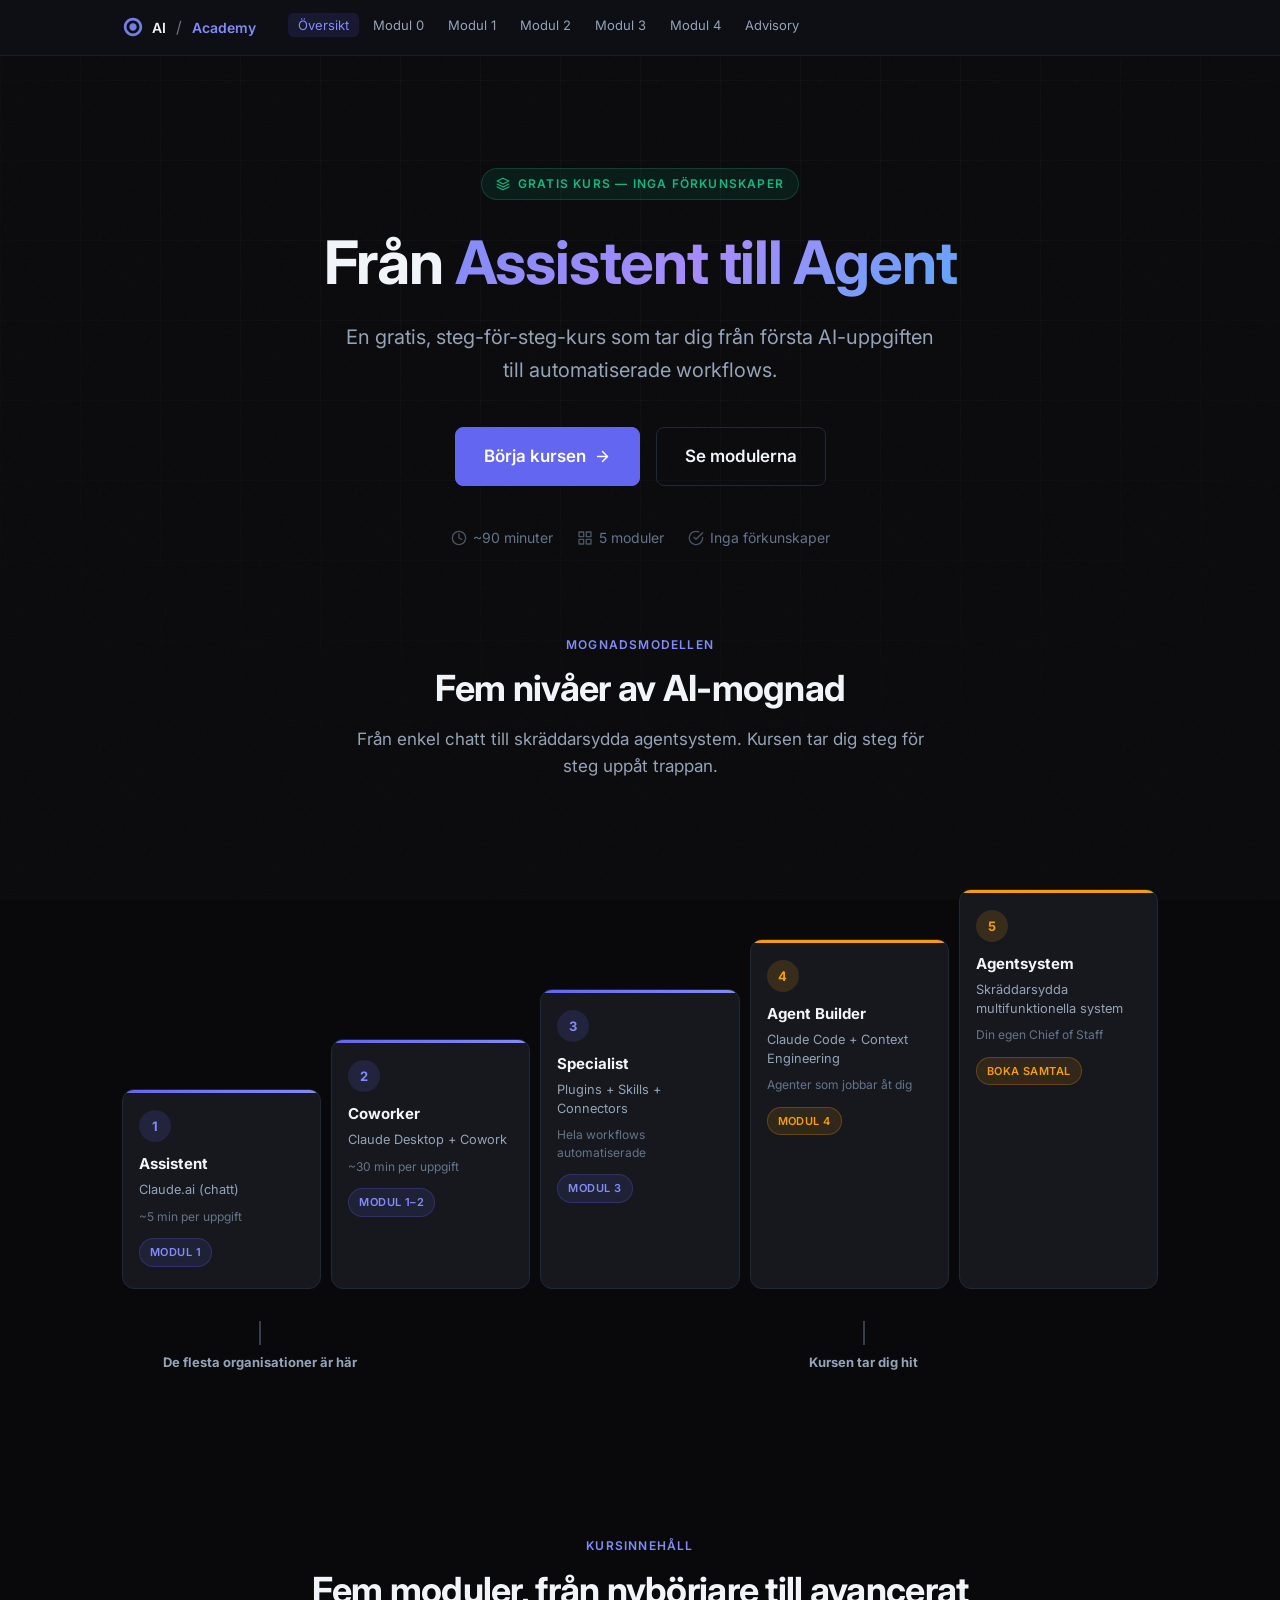
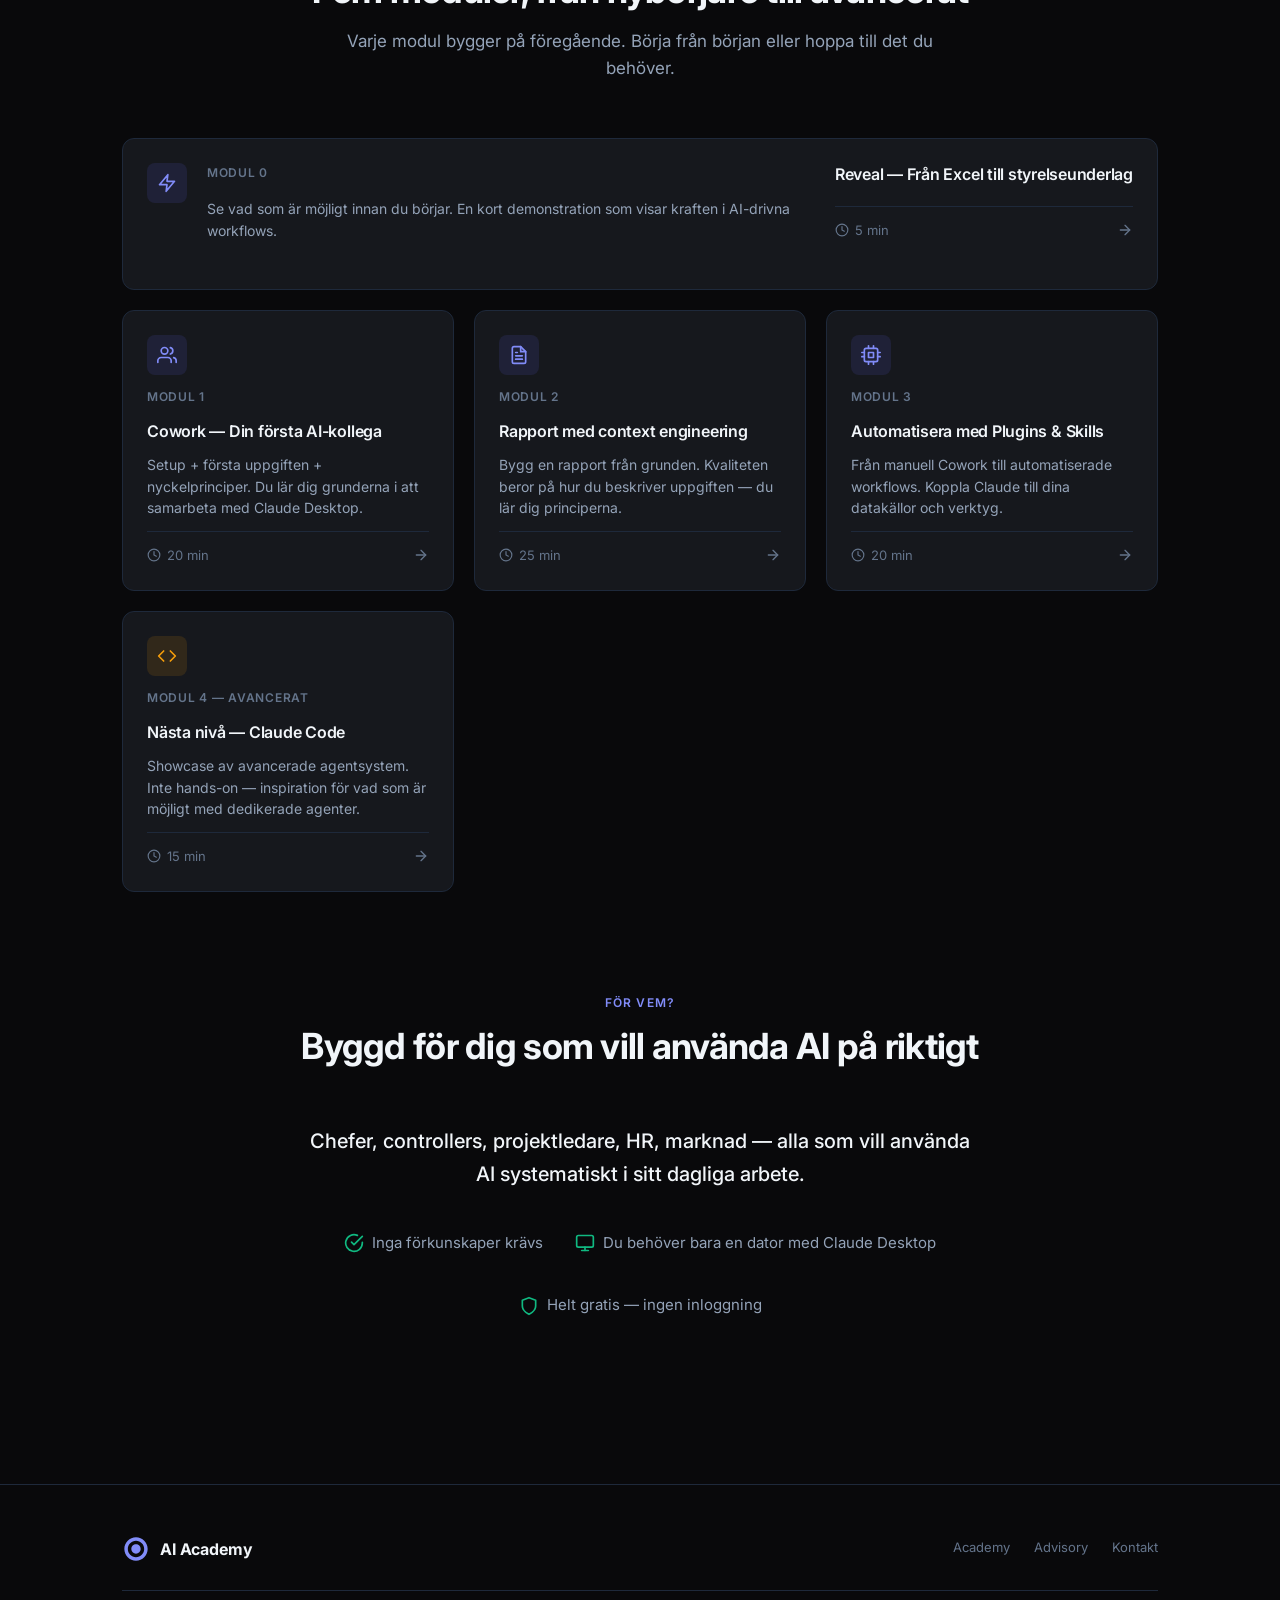
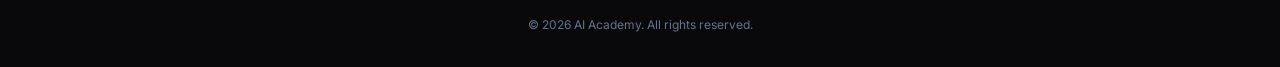
==== index.html @ ea6924f0 "Initial deploy: AI Academy — Claude Desktop training course Brandless version of the Academy trainin" ====
<!DOCTYPE html>
<html lang="sv">
<head>
  <meta charset="UTF-8">
  <meta name="viewport" content="width=device-width, initial-scale=1.0">
  <title>AI Academy — Från Assistent till Agent</title>

  <!-- OG / Social -->
  <meta property="og:title" content="AI Academy — Från Assistent till Agent">
  <meta property="og:description" content="En gratis, steg-för-steg-kurs som tar dig från första AI-uppgiften till automatiserade workflows. 5 moduler, ~90 minuter.">
  <meta property="og:type" content="website">
  <meta property="og:url" content="./">
  <meta property="og:image" content="./og-image.png">
  <meta name="twitter:card" content="summary_large_image">
  <meta name="twitter:title" content="AI Academy — Från Assistent till Agent">
  <meta name="twitter:description" content="En gratis, steg-för-steg-kurs som tar dig från första AI-uppgiften till automatiserade workflows.">
  <meta name="description" content="En gratis, steg-för-steg-kurs som tar dig från första AI-uppgiften till automatiserade workflows. 5 moduler, ~90 minuter, inga förkunskaper.">

  <!-- Fonts -->
  <link rel="preconnect" href="https://fonts.googleapis.com">
  <link rel="preconnect" href="https://fonts.gstatic.com" crossorigin>
  <link href="https://fonts.googleapis.com/css2?family=Inter:wght@400;500;600;700;800&family=JetBrains+Mono:wght@400;500&display=swap" rel="stylesheet">

  <!-- Design system + Academy layer -->
  <link rel="stylesheet" href="css/vitronia-v2.css">
  <link rel="stylesheet" href="css/academy.css">

  <style>
    /* ================================================================
       INDEX PAGE — page-specific styles
       ================================================================ */

    /* --- Hero tweaks --- */
    .hero--index {
      padding-top: 7rem;
      padding-bottom: 5rem;
    }

    .hero__badge {
      display: inline-flex;
      align-items: center;
      gap: 0.5rem;
      font-size: 0.75rem;
      font-weight: 600;
      letter-spacing: 0.1em;
      text-transform: uppercase;
      color: var(--green);
      background: rgba(16, 185, 129, 0.1);
      border: 1px solid rgba(16, 185, 129, 0.25);
      border-radius: 99px;
      padding: 0.3rem 0.875rem;
      margin-bottom: 1.75rem;
    }

    .hero__badge svg {
      width: 14px;
      height: 14px;
    }

    /* --- Section titles --- */
    .section-header {
      text-align: center;
      margin-bottom: 3.5rem;
    }

    .section-header__eyebrow {
      display: inline-block;
      font-size: 0.75rem;
      font-weight: 600;
      letter-spacing: 0.1em;
      text-transform: uppercase;
      color: var(--accent-hover);
      margin-bottom: 0.75rem;
    }

    .section-header__title {
      font-size: clamp(1.5rem, 3.5vw, 2.25rem);
      font-weight: 700;
      line-height: 1.2;
      letter-spacing: -0.02em;
      margin: 0 0 1rem;
      color: var(--text-primary);
    }

    .section-header__subtitle {
      font-size: 1.0625rem;
      color: var(--text-secondary);
      max-width: 600px;
      margin: 0 auto;
      line-height: 1.6;
    }

    /* ================================================================
       MATURITY MODEL — STAIRCASE (the visual centerpiece)
       ================================================================ */
    .maturity-staircase {
      position: relative;
      padding: 2rem 0 4rem;
    }

    .staircase__track {
      display: flex;
      align-items: flex-end;
      gap: 0.625rem;
      position: relative;
      min-height: 420px;
    }

    .staircase__step {
      flex: 1;
      display: flex;
      flex-direction: column;
      background: var(--surface-2);
      border: 1px solid var(--border);
      border-radius: var(--radius-lg);
      padding: 1.25rem 1rem 1.25rem;
      position: relative;
      overflow: hidden;
      transition:
        border-color var(--transition),
        transform var(--transition),
        box-shadow var(--transition);
      cursor: default;
    }

    /* Ascending heights */
    .staircase__step:nth-child(1) { min-height: 200px; }
    .staircase__step:nth-child(2) { min-height: 250px; }
    .staircase__step:nth-child(3) { min-height: 300px; }
    .staircase__step:nth-child(4) { min-height: 350px; }
    .staircase__step:nth-child(5) { min-height: 400px; }

    /* Top accent bar */
    .staircase__step::before {
      content: '';
      position: absolute;
      top: 0; left: 0; right: 0;
      height: 3px;
      background: var(--surface-4);
      transition: background var(--transition);
    }

    .staircase__step:hover {
      border-color: rgba(99, 102, 241, 0.4);
      transform: translateY(-4px);
      box-shadow: 0 12px 40px rgba(99, 102, 241, 0.12);
    }

    .staircase__step:hover::before {
      background: linear-gradient(90deg, var(--accent), var(--accent-hover));
    }

    /* Highlighted (course-covered) levels */
    .staircase__step--covered::before {
      background: linear-gradient(90deg, var(--accent), var(--accent-hover));
    }

    .staircase__step--advanced::before {
      background: linear-gradient(90deg, var(--amber), #f59e0b);
    }

    /* Level number circle */
    .staircase__num {
      width: 32px;
      height: 32px;
      border-radius: 50%;
      background: rgba(99, 102, 241, 0.15);
      color: var(--accent-hover);
      font-size: 0.8125rem;
      font-weight: 700;
      display: flex;
      align-items: center;
      justify-content: center;
      flex-shrink: 0;
      margin-bottom: 0.75rem;
    }

    .staircase__step--advanced .staircase__num {
      background: rgba(245, 158, 11, 0.15);
      color: var(--amber);
    }

    .staircase__name {
      font-size: 0.9375rem;
      font-weight: 700;
      color: var(--text-primary);
      line-height: 1.3;
      margin-bottom: 0.5rem;
    }

    .staircase__tool {
      font-size: 0.8rem;
      color: var(--text-secondary);
      line-height: 1.45;
      margin-bottom: 0.5rem;
      flex: 1;
    }

    .staircase__effect {
      font-size: 0.75rem;
      color: var(--text-tertiary);
      line-height: 1.45;
      margin-bottom: 0.75rem;
    }

    .staircase__badge {
      display: inline-flex;
      align-items: center;
      font-size: 0.6875rem;
      font-weight: 600;
      letter-spacing: 0.04em;
      text-transform: uppercase;
      padding: 0.25rem 0.625rem;
      border-radius: 99px;
      background: rgba(99, 102, 241, 0.12);
      color: var(--accent-hover);
      border: 1px solid rgba(99, 102, 241, 0.25);
      align-self: flex-start;
      margin-top: auto;
    }

    .staircase__badge--amber {
      background: rgba(245, 158, 11, 0.12);
      color: var(--amber);
      border-color: rgba(245, 158, 11, 0.25);
    }

    /* Annotations */
    .staircase__annotations {
      position: relative;
      margin-top: 2rem;
      display: flex;
      justify-content: space-between;
      padding: 0 2%;
    }

    .staircase__annotation {
      display: flex;
      flex-direction: column;
      align-items: center;
      text-align: center;
      max-width: 200px;
    }

    .staircase__annotation-arrow {
      width: 2px;
      height: 24px;
      background: var(--text-tertiary);
      opacity: 0.5;
      margin-bottom: 0.5rem;
    }

    .staircase__annotation-text {
      font-size: 0.8125rem;
      font-weight: 500;
      color: var(--text-tertiary);
      line-height: 1.45;
    }

    .staircase__annotation-text strong {
      color: var(--text-secondary);
    }

    /* Mobile: vertical layout */
    @media (max-width: 767px) {
      .staircase__track {
        flex-direction: column;
        align-items: stretch;
        min-height: auto;
        gap: 0.5rem;
      }

      .staircase__step {
        min-height: auto !important;
        flex-direction: row;
        align-items: flex-start;
        gap: 1rem;
        padding: 1.125rem 1.25rem;
      }

      .staircase__step::before {
        top: 0; left: 0; right: auto; bottom: 0;
        width: 3px; height: auto;
      }

      .staircase__num {
        margin-bottom: 0;
        margin-top: 0.125rem;
      }

      .staircase__body {
        flex: 1;
        display: flex;
        flex-direction: column;
      }

      .staircase__annotations {
        flex-direction: column;
        gap: 1rem;
        padding: 0;
        margin-top: 1.5rem;
      }

      .staircase__annotation {
        flex-direction: row;
        gap: 0.625rem;
        max-width: none;
        text-align: left;
      }

      .staircase__annotation-arrow {
        width: 24px;
        height: 2px;
        margin-bottom: 0;
        flex-shrink: 0;
        align-self: center;
      }
    }

    /* ================================================================
       COURSE OVERVIEW — responsive grid
       ================================================================ */
    .course-grid {
      display: grid;
      grid-template-columns: repeat(auto-fill, minmax(280px, 1fr));
      gap: 1.25rem;
    }

    /* Module 0 spans full width */
    .course-grid .module-card:first-child {
      grid-column: 1 / -1;
    }

    @media (min-width: 768px) {
      .course-grid .module-card:first-child {
        display: grid;
        grid-template-columns: auto 1fr auto;
        grid-template-rows: auto auto 1fr auto;
        column-gap: 1.25rem;
      }
      .course-grid .module-card:first-child .module-card__icon {
        grid-row: 1 / 3;
        align-self: start;
      }
    }

    /* ================================================================
       FOR-VEM SECTION
       ================================================================ */
    .audience {
      text-align: center;
    }

    .audience__lead {
      font-size: clamp(1.0625rem, 2.2vw, 1.25rem);
      color: var(--text-primary);
      max-width: 680px;
      margin: 0 auto 2.5rem;
      line-height: 1.65;
      font-weight: 500;
    }

    .audience__perks {
      display: flex;
      justify-content: center;
      gap: 2rem;
      flex-wrap: wrap;
      list-style: none;
      margin: 0;
      padding: 0;
    }

    .audience__perk {
      display: flex;
      align-items: center;
      gap: 0.5rem;
      font-size: 0.9375rem;
      color: var(--text-secondary);
    }

    .audience__perk-icon {
      width: 20px;
      height: 20px;
      color: var(--green);
      flex-shrink: 0;
    }

    /* ================================================================
       FOOTER
       ================================================================ */
    .site-footer {
      border-top: 1px solid var(--border);
      padding: 3rem 0 2rem;
      margin-top: 4rem;
    }

    .site-footer__inner {
      display: flex;
      align-items: center;
      justify-content: space-between;
      flex-wrap: wrap;
      gap: 1.5rem;
    }

    .site-footer__brand {
      display: flex;
      align-items: center;
      gap: 0.625rem;
      text-decoration: none;
    }

    .site-footer__logo {
      width: 28px;
      height: 28px;
      color: var(--accent-hover);
    }

    .site-footer__wordmark {
      font-size: 1rem;
      font-weight: 700;
      color: var(--text-primary);
      letter-spacing: -0.01em;
    }

    .site-footer__links {
      display: flex;
      align-items: center;
      gap: 1.5rem;
      list-style: none;
      margin: 0;
      padding: 0;
      flex-wrap: wrap;
    }

    .site-footer__link {
      font-size: 0.8125rem;
      color: var(--text-tertiary);
      text-decoration: none;
      transition: color var(--transition-fast);
    }

    .site-footer__link:hover {
      color: var(--text-primary);
    }

    .site-footer__copy {
      width: 100%;
      text-align: center;
      font-size: 0.75rem;
      color: var(--text-tertiary);
      margin-top: 1.5rem;
      padding-top: 1.5rem;
      border-top: 1px solid var(--border);
    }

    @media (max-width: 600px) {
      .site-footer__inner {
        flex-direction: column;
        align-items: flex-start;
      }
    }
  </style>
</head>
<body>

  <!-- ================================================================
       NAVIGATION
       ================================================================ -->
  <nav class="academy-nav" role="navigation" aria-label="Huvudnavigering">
    <div class="academy-nav__inner">
      <a href="index.html" class="academy-nav__brand">
        <!-- Logo -->
        <svg class="academy-nav__brand-logo" viewBox="0 0 24 24" fill="none" xmlns="http://www.w3.org/2000/svg">
          <path d="M12 2C6.48 2 2 6.48 2 12s4.48 10 10 10 10-4.48 10-10S17.52 2 12 2zm0 3c3.87 0 7 3.13 7 7s-3.13 7-7 7-7-3.13-7-7 3.13-7 7-7zm0 3c-2.21 0-4 1.79-4 4s1.79 4 4 4 4-1.79 4-4-1.79-4-4-4zm0 3c-.55 0-1 .45-1 1s.45 1 1 1 1-.45 1-1-.45-1-1-1z" fill="currentColor" opacity="0.9"/>
        </svg>
        <span class="academy-nav__brand-name">AI</span>
        <span class="academy-nav__brand-sep">/</span>
        <span class="academy-nav__brand-name" style="color: var(--accent-hover);">Academy</span>
      </a>
      <ul class="academy-nav__links">
        <li><a href="index.html" class="academy-nav__link active">Översikt</a></li>
        <li><a href="reveal.html" class="academy-nav__link">Modul 0</a></li>
        <li><a href="cowork.html" class="academy-nav__link">Modul 1</a></li>
        <li><a href="rapport.html" class="academy-nav__link">Modul 2</a></li>
        <li><a href="automation.html" class="academy-nav__link">Modul 3</a></li>
        <li><a href="claude-code.html" class="academy-nav__link">Modul 4</a></li>
        <li><a href="transformation.html" class="academy-nav__link">Advisory</a></li>
      </ul>
      <button class="academy-nav__hamburger" aria-label="Meny" aria-expanded="false" onclick="this.setAttribute('aria-expanded', this.getAttribute('aria-expanded')==='false');document.getElementById('mobile-drawer').classList.toggle('open');">
        <span></span><span></span><span></span>
      </button>
    </div>
  </nav>

  <!-- Mobile drawer -->
  <div class="academy-nav__mobile-drawer" id="mobile-drawer">
    <a href="index.html" class="academy-nav__mobile-link active">Översikt</a>
    <a href="reveal.html" class="academy-nav__mobile-link">Modul 0 — Reveal</a>
    <a href="cowork.html" class="academy-nav__mobile-link">Modul 1 — Cowork</a>
    <a href="rapport.html" class="academy-nav__mobile-link">Modul 2 — Rapport</a>
    <a href="automation.html" class="academy-nav__mobile-link">Modul 3 — Plugins</a>
    <a href="claude-code.html" class="academy-nav__mobile-link">Modul 4 — Claude Code</a>
    <a href="transformation.html" class="academy-nav__mobile-link">Advisory</a>
  </div>

  <!-- Progress bar -->
  <div class="progress-bar" role="progressbar" aria-valuenow="0" aria-valuemin="0" aria-valuemax="100"></div>

  <main>

    <!-- ================================================================
         1. HERO
         ================================================================ -->
    <section class="hero hero--index section" aria-label="Introduktion">
      <div class="container--wide" style="text-align: center;">

        <div class="hero__badge animate-on-scroll">
          <svg viewBox="0 0 24 24" fill="none" stroke="currentColor" stroke-width="2" stroke-linecap="round" stroke-linejoin="round"><path d="M12 2L2 7l10 5 10-5-10-5z"/><path d="M2 17l10 5 10-5"/><path d="M2 12l10 5 10-5"/></svg>
          Gratis kurs — Inga förkunskaper
        </div>

        <h1 class="hero__title animate-on-scroll" data-delay="80">
          Från <span class="gradient-text">Assistent till Agent</span>
        </h1>

        <p class="hero__subtitle animate-on-scroll" data-delay="160">
          En gratis, steg-för-steg-kurs som tar dig från första AI-uppgiften till automatiserade workflows.
        </p>

        <div class="hero__actions animate-on-scroll" data-delay="240">
          <a href="reveal.html" class="btn btn--primary btn--lg">
            Börja kursen
            <svg viewBox="0 0 24 24" fill="none" stroke="currentColor" stroke-width="2" stroke-linecap="round" stroke-linejoin="round"><path d="M5 12h14"/><path d="M12 5l7 7-7 7"/></svg>
          </a>
          <a href="#kursoverblick" class="btn btn--secondary btn--lg">
            Se modulerna
          </a>
        </div>

        <div class="hero__meta animate-on-scroll" data-delay="320" style="margin-top: 2.5rem;">
          <span class="hero__meta-item">
            <svg viewBox="0 0 24 24" fill="none" stroke="currentColor" stroke-width="2" stroke-linecap="round" stroke-linejoin="round"><circle cx="12" cy="12" r="10"/><polyline points="12 6 12 12 16 14"/></svg>
            ~90 minuter
          </span>
          <span class="hero__meta-item">
            <svg viewBox="0 0 24 24" fill="none" stroke="currentColor" stroke-width="2" stroke-linecap="round" stroke-linejoin="round"><rect x="3" y="3" width="7" height="7"/><rect x="14" y="3" width="7" height="7"/><rect x="3" y="14" width="7" height="7"/><rect x="14" y="14" width="7" height="7"/></svg>
            5 moduler
          </span>
          <span class="hero__meta-item">
            <svg viewBox="0 0 24 24" fill="none" stroke="currentColor" stroke-width="2" stroke-linecap="round" stroke-linejoin="round"><path d="M22 11.08V12a10 10 0 1 1-5.93-9.14"/><polyline points="22 4 12 14.01 9 11.01"/></svg>
            Inga förkunskaper
          </span>
        </div>

      </div>
    </section>


    <!-- ================================================================
         2. MOGNADSMODELLEN — visual centerpiece
         ================================================================ -->
    <section class="section" id="mognadsmodellen" aria-label="Mognadsmodellen">
      <div class="container--wide">

        <div class="section-header animate-on-scroll">
          <span class="section-header__eyebrow">Mognadsmodellen</span>
          <h2 class="section-header__title">Fem nivåer av AI-mognad</h2>
          <p class="section-header__subtitle">
            Från enkel chatt till skräddarsydda agentsystem. Kursen tar dig steg för steg uppåt trappan.
          </p>
        </div>

        <div class="maturity-staircase animate-on-scroll" data-delay="120">
          <div class="staircase__track">

            <!-- Level 1 -->
            <div class="staircase__step staircase__step--covered">
              <div class="staircase__num">1</div>
              <div class="staircase__body">
                <div class="staircase__name">Assistent</div>
                <div class="staircase__tool">Claude.ai (chatt)</div>
                <div class="staircase__effect">~5 min per uppgift</div>
                <span class="staircase__badge">Modul 1</span>
              </div>
            </div>

            <!-- Level 2 -->
            <div class="staircase__step staircase__step--covered">
              <div class="staircase__num">2</div>
              <div class="staircase__body">
                <div class="staircase__name">Coworker</div>
                <div class="staircase__tool">Claude Desktop + Cowork</div>
                <div class="staircase__effect">~30 min per uppgift</div>
                <span class="staircase__badge">Modul 1–2</span>
              </div>
            </div>

            <!-- Level 3 -->
            <div class="staircase__step staircase__step--covered">
              <div class="staircase__num">3</div>
              <div class="staircase__body">
                <div class="staircase__name">Specialist</div>
                <div class="staircase__tool">Plugins + Skills + Connectors</div>
                <div class="staircase__effect">Hela workflows automatiserade</div>
                <span class="staircase__badge">Modul 3</span>
              </div>
            </div>

            <!-- Level 4 -->
            <div class="staircase__step staircase__step--advanced">
              <div class="staircase__num">4</div>
              <div class="staircase__body">
                <div class="staircase__name">Agent Builder</div>
                <div class="staircase__tool">Claude Code + Context Engineering</div>
                <div class="staircase__effect">Agenter som jobbar åt dig</div>
                <span class="staircase__badge staircase__badge--amber">Modul 4</span>
              </div>
            </div>

            <!-- Level 5 -->
            <div class="staircase__step staircase__step--advanced">
              <div class="staircase__num">5</div>
              <div class="staircase__body">
                <div class="staircase__name">Agentsystem</div>
                <div class="staircase__tool">Skräddarsydda multifunktionella system</div>
                <div class="staircase__effect">Din egen Chief of Staff</div>
                <span class="staircase__badge staircase__badge--amber">Boka samtal</span>
              </div>
            </div>

          </div>

          <!-- Annotations -->
          <div class="staircase__annotations">
            <div class="staircase__annotation" style="margin-left: 2%;">
              <div class="staircase__annotation-arrow"></div>
              <div class="staircase__annotation-text"><strong>De flesta organisationer är här</strong></div>
            </div>
            <div class="staircase__annotation" style="margin-right: 22%;">
              <div class="staircase__annotation-arrow"></div>
              <div class="staircase__annotation-text"><strong>Kursen tar dig hit</strong></div>
            </div>
          </div>
        </div>

      </div>
    </section>


    <!-- ================================================================
         3. KURSOVERBLICK — module cards
         ================================================================ -->
    <section class="section" id="kursoverblick" aria-label="Kursöverblick">
      <div class="container--wide">

        <div class="section-header animate-on-scroll">
          <span class="section-header__eyebrow">Kursinnehåll</span>
          <h2 class="section-header__title">Fem moduler, från nybörjare till avancerat</h2>
          <p class="section-header__subtitle">
            Varje modul bygger på föregående. Börja från början eller hoppa till det du behöver.
          </p>
        </div>

        <div class="course-grid animate-on-scroll animate-stagger" data-delay="80">

          <!-- Module 0 -->
          <a href="reveal.html" class="module-card">
            <div class="module-card__icon">
              <svg viewBox="0 0 24 24" fill="none" stroke="currentColor" stroke-width="2" stroke-linecap="round" stroke-linejoin="round"><polygon points="13 2 3 14 12 14 11 22 21 10 12 10 13 2"/></svg>
            </div>
            <span class="module-card__number">Modul 0</span>
            <h3 class="module-card__title">Reveal — Från Excel till styrelseunderlag</h3>
            <p class="module-card__desc">Se vad som är möjligt innan du börjar. En kort demonstration som visar kraften i AI-drivna workflows.</p>
            <div class="module-card__footer">
              <span class="module-card__duration">
                <svg width="14" height="14" viewBox="0 0 24 24" fill="none" stroke="currentColor" stroke-width="2" stroke-linecap="round" stroke-linejoin="round"><circle cx="12" cy="12" r="10"/><polyline points="12 6 12 12 16 14"/></svg>
                5 min
              </span>
              <svg class="module-card__arrow" width="16" height="16" viewBox="0 0 24 24" fill="none" stroke="currentColor" stroke-width="2" stroke-linecap="round" stroke-linejoin="round"><path d="M5 12h14"/><path d="M12 5l7 7-7 7"/></svg>
            </div>
          </a>

          <!-- Module 1 -->
          <a href="cowork.html" class="module-card">
            <div class="module-card__icon">
              <svg viewBox="0 0 24 24" fill="none" stroke="currentColor" stroke-width="2" stroke-linecap="round" stroke-linejoin="round"><path d="M17 21v-2a4 4 0 0 0-4-4H5a4 4 0 0 0-4 4v2"/><circle cx="9" cy="7" r="4"/><path d="M23 21v-2a4 4 0 0 0-3-3.87"/><path d="M16 3.13a4 4 0 0 1 0 7.75"/></svg>
            </div>
            <span class="module-card__number">Modul 1</span>
            <h3 class="module-card__title">Cowork — Din första AI-kollega</h3>
            <p class="module-card__desc">Setup + första uppgiften + nyckelprinciper. Du lär dig grunderna i att samarbeta med Claude Desktop.</p>
            <div class="module-card__footer">
              <span class="module-card__duration">
                <svg width="14" height="14" viewBox="0 0 24 24" fill="none" stroke="currentColor" stroke-width="2" stroke-linecap="round" stroke-linejoin="round"><circle cx="12" cy="12" r="10"/><polyline points="12 6 12 12 16 14"/></svg>
                20 min
              </span>
              <svg class="module-card__arrow" width="16" height="16" viewBox="0 0 24 24" fill="none" stroke="currentColor" stroke-width="2" stroke-linecap="round" stroke-linejoin="round"><path d="M5 12h14"/><path d="M12 5l7 7-7 7"/></svg>
            </div>
          </a>

          <!-- Module 2 -->
          <a href="rapport.html" class="module-card">
            <div class="module-card__icon">
              <svg viewBox="0 0 24 24" fill="none" stroke="currentColor" stroke-width="2" stroke-linecap="round" stroke-linejoin="round"><path d="M14 2H6a2 2 0 0 0-2 2v16a2 2 0 0 0 2 2h12a2 2 0 0 0 2-2V8z"/><polyline points="14 2 14 8 20 8"/><line x1="16" y1="13" x2="8" y2="13"/><line x1="16" y1="17" x2="8" y2="17"/><polyline points="10 9 9 9 8 9"/></svg>
            </div>
            <span class="module-card__number">Modul 2</span>
            <h3 class="module-card__title">Rapport med context engineering</h3>
            <p class="module-card__desc">Bygg en rapport från grunden. Kvaliteten beror på hur du beskriver uppgiften — du lär dig principerna.</p>
            <div class="module-card__footer">
              <span class="module-card__duration">
                <svg width="14" height="14" viewBox="0 0 24 24" fill="none" stroke="currentColor" stroke-width="2" stroke-linecap="round" stroke-linejoin="round"><circle cx="12" cy="12" r="10"/><polyline points="12 6 12 12 16 14"/></svg>
                25 min
              </span>
              <svg class="module-card__arrow" width="16" height="16" viewBox="0 0 24 24" fill="none" stroke="currentColor" stroke-width="2" stroke-linecap="round" stroke-linejoin="round"><path d="M5 12h14"/><path d="M12 5l7 7-7 7"/></svg>
            </div>
          </a>

          <!-- Module 3 -->
          <a href="automation.html" class="module-card">
            <div class="module-card__icon">
              <svg viewBox="0 0 24 24" fill="none" stroke="currentColor" stroke-width="2" stroke-linecap="round" stroke-linejoin="round"><rect x="4" y="4" width="16" height="16" rx="2" ry="2"/><rect x="9" y="9" width="6" height="6"/><line x1="9" y1="1" x2="9" y2="4"/><line x1="15" y1="1" x2="15" y2="4"/><line x1="9" y1="20" x2="9" y2="23"/><line x1="15" y1="20" x2="15" y2="23"/><line x1="20" y1="9" x2="23" y2="9"/><line x1="20" y1="14" x2="23" y2="14"/><line x1="1" y1="9" x2="4" y2="9"/><line x1="1" y1="14" x2="4" y2="14"/></svg>
            </div>
            <span class="module-card__number">Modul 3</span>
            <h3 class="module-card__title">Automatisera med Plugins &amp; Skills</h3>
            <p class="module-card__desc">Från manuell Cowork till automatiserade workflows. Koppla Claude till dina datakällor och verktyg.</p>
            <div class="module-card__footer">
              <span class="module-card__duration">
                <svg width="14" height="14" viewBox="0 0 24 24" fill="none" stroke="currentColor" stroke-width="2" stroke-linecap="round" stroke-linejoin="round"><circle cx="12" cy="12" r="10"/><polyline points="12 6 12 12 16 14"/></svg>
                20 min
              </span>
              <svg class="module-card__arrow" width="16" height="16" viewBox="0 0 24 24" fill="none" stroke="currentColor" stroke-width="2" stroke-linecap="round" stroke-linejoin="round"><path d="M5 12h14"/><path d="M12 5l7 7-7 7"/></svg>
            </div>
          </a>

          <!-- Module 4 -->
          <a href="claude-code.html" class="module-card">
            <div class="module-card__icon" style="background: rgba(245, 158, 11, 0.12); color: var(--amber);">
              <svg viewBox="0 0 24 24" fill="none" stroke="currentColor" stroke-width="2" stroke-linecap="round" stroke-linejoin="round"><polyline points="16 18 22 12 16 6"/><polyline points="8 6 2 12 8 18"/></svg>
            </div>
            <span class="module-card__number">Modul 4 — Avancerat</span>
            <h3 class="module-card__title">Nästa nivå — Claude Code</h3>
            <p class="module-card__desc">Showcase av avancerade agentsystem. Inte hands-on — inspiration för vad som är möjligt med dedikerade agenter.</p>
            <div class="module-card__footer">
              <span class="module-card__duration">
                <svg width="14" height="14" viewBox="0 0 24 24" fill="none" stroke="currentColor" stroke-width="2" stroke-linecap="round" stroke-linejoin="round"><circle cx="12" cy="12" r="10"/><polyline points="12 6 12 12 16 14"/></svg>
                15 min
              </span>
              <svg class="module-card__arrow" width="16" height="16" viewBox="0 0 24 24" fill="none" stroke="currentColor" stroke-width="2" stroke-linecap="round" stroke-linejoin="round"><path d="M5 12h14"/><path d="M12 5l7 7-7 7"/></svg>
            </div>
          </a>

        </div>
      </div>
    </section>


    <!-- ================================================================
         4. FOR VEM?
         ================================================================ -->
    <section class="section" id="for-vem" aria-label="För vem är kursen">
      <div class="container">

        <div class="section-header animate-on-scroll">
          <span class="section-header__eyebrow">För vem?</span>
          <h2 class="section-header__title">Byggd för dig som vill använda AI på riktigt</h2>
        </div>

        <div class="audience animate-on-scroll" data-delay="100">
          <p class="audience__lead">
            Chefer, controllers, projektledare, HR, marknad — alla som vill använda AI systematiskt i sitt dagliga arbete.
          </p>

          <ul class="audience__perks">
            <li class="audience__perk">
              <svg class="audience__perk-icon" viewBox="0 0 24 24" fill="none" stroke="currentColor" stroke-width="2" stroke-linecap="round" stroke-linejoin="round"><path d="M22 11.08V12a10 10 0 1 1-5.93-9.14"/><polyline points="22 4 12 14.01 9 11.01"/></svg>
              Inga förkunskaper krävs
            </li>
            <li class="audience__perk">
              <svg class="audience__perk-icon" viewBox="0 0 24 24" fill="none" stroke="currentColor" stroke-width="2" stroke-linecap="round" stroke-linejoin="round"><rect x="2" y="3" width="20" height="14" rx="2" ry="2"/><line x1="8" y1="21" x2="16" y2="21"/><line x1="12" y1="17" x2="12" y2="21"/></svg>
              Du behöver bara en dator med Claude Desktop
            </li>
            <li class="audience__perk">
              <svg class="audience__perk-icon" viewBox="0 0 24 24" fill="none" stroke="currentColor" stroke-width="2" stroke-linecap="round" stroke-linejoin="round"><path d="M12 22s8-4 8-10V5l-8-3-8 3v7c0 6 8 10 8 10z"/></svg>
              Helt gratis — ingen inloggning
            </li>
          </ul>
        </div>

      </div>
    </section>

  </main>


  <!-- ================================================================
       5. FOOTER
       ================================================================ -->
  <footer class="site-footer">
    <div class="container--wide">
      <div class="site-footer__inner">

        <a href="index.html" class="site-footer__brand" target="_blank" rel="noopener">
          <!-- Spiral logo -->
          <svg class="site-footer__logo" viewBox="0 0 24 24" fill="none" xmlns="http://www.w3.org/2000/svg">
            <path d="M12 2C6.48 2 2 6.48 2 12s4.48 10 10 10 10-4.48 10-10S17.52 2 12 2zm0 3c3.87 0 7 3.13 7 7s-3.13 7-7 7-7-3.13-7-7 3.13-7 7-7zm0 3c-2.21 0-4 1.79-4 4s1.79 4 4 4 4-1.79 4-4-1.79-4-4-4zm0 3c-.55 0-1 .45-1 1s.45 1 1 1 1-.45 1-1-.45-1-1-1z" fill="currentColor"/>
          </svg>
          <span class="site-footer__wordmark">AI Academy</span>
        </a>

        <ul class="site-footer__links">
          <li><a href="index.html" class="site-footer__link">Academy</a></li>
          <li><a href="transformation.html" class="site-footer__link">Advisory</a></li>
          <li><a href="#" class="site-footer__link">Kontakt</a></li>
        </ul>

      </div>
      <p class="site-footer__copy">&copy; 2026 AI Academy. All rights reserved.</p>
    </div>
  </footer>

  <script src="js/academy.js"></script>
</body>
</html>
---- css/vitronia-v2.css ----
/* ==========================================================================
   Vitronia v2 Design System
   Cyberpunk-finance dark-first SaaS portal
   Complete replacement for common.css — all class names preserved
   ========================================================================== */

/* ================================================================
   1. DESIGN TOKENS
   ================================================================ */
:root {
  /* Surfaces (5-level dark hierarchy) */
  --surface-0: #09090B;
  --surface-1: #0F1117;
  --surface-2: #16181D;
  --surface-3: #1E2028;
  --surface-4: #262830;

  /* Accent */
  --accent: #6366F1;
  --accent-hover: #818CF8;
  --accent-glow: rgba(99,102,241,0.4);
  --accent-soft: rgba(99,102,241,0.08);

  /* Semantic */
  --green: #10B981;
  --green-soft: rgba(16,185,129,0.12);
  --red: #EF4444;
  --red-soft: rgba(239,68,68,0.12);
  --amber: #F59E0B;
  --amber-soft: rgba(245,158,11,0.12);
  --cyan: #06B6D4;
  --cyan-soft: rgba(6,182,212,0.12);

  /* Text */
  --text-primary: #F1F5F9;
  --text-secondary: #94A3B8;
  --text-tertiary: #64748B;

  /* Borders */
  --border: #1E293B;
  --border-active: #334155;

  /* Effects */
  --glow-accent: 0 0 20px rgba(99,102,241,0.15);
  --glow-green: 0 0 12px rgba(16,185,129,0.2);
  --glow-red: 0 0 12px rgba(239,68,68,0.2);
  --glass-bg: rgba(15,17,23,0.8);
  --glass-border: rgba(255,255,255,0.06);

  /* Typography */
  --font-sans: 'Inter', system-ui, -apple-system, sans-serif;
  --font-mono: 'JetBrains Mono', 'SF Mono', 'Consolas', monospace;

  /* Radius */
  --radius-sm: 6px;
  --radius: 8px;
  --radius-lg: 12px;
  --radius-xl: 16px;

  /* Transitions */
  --transition-fast: 150ms ease;
  --transition: 200ms ease;
  --transition-slow: 300ms ease;

  /* Backwards compatibility aliases */
  --primary: var(--accent);
  --primary-light: var(--accent-hover);
  --primary-dark: #4338CA;
  --bg: var(--surface-0);
  --card-bg: var(--surface-2);
  --text: var(--text-primary);
  --text-muted: var(--text-secondary);
  --danger: var(--red);
  --warning: var(--amber);
}

/* ---- Light theme override ---- */
[data-theme="light"] {
  --surface-0: #F8FAFC;
  --surface-1: #FFFFFF;
  --surface-2: #F1F5F9;
  --surface-3: #E2E8F0;
  --surface-4: #CBD5E1;

  --text-primary: #0F172A;
  --text-secondary: #64748B;
  --text-tertiary: #94A3B8;

  --border: #E2E8F0;
  --border-active: #CBD5E1;

  --glass-bg: rgba(255,255,255,0.85);
  --glass-border: rgba(0,0,0,0.06);

  --glow-accent: 0 0 20px rgba(99,102,241,0.1);
  --glow-green: 0 0 12px rgba(16,185,129,0.15);
  --glow-red: 0 0 12px rgba(239,68,68,0.15);

  --bg: var(--surface-0);
  --card-bg: var(--surface-1);
  --text: var(--text-primary);
  --text-muted: var(--text-secondary);
}

/* ================================================================
   2. RESET & BASE
   ================================================================ */
*, *::before, *::after {
  box-sizing: border-box;
  margin: 0;
  padding: 0;
}

body {
  font-family: var(--font-sans);
  background: var(--surface-0);
  color: var(--text-primary);
  line-height: 1.6;
  -webkit-font-smoothing: antialiased;
  -moz-osx-font-smoothing: grayscale;
  min-height: 100vh;
}

a {
  color: var(--accent);
  text-decoration: none;
  transition: color var(--transition-fast);
}

a:hover {
  color: var(--accent-hover);
}

::selection {
  background: var(--accent);
  color: white;
}

img { max-width: 100%; }

/* ================================================================
   3. PORTAL NAV (52px, glass, sticky)
   ================================================================ */
.portal-nav {
  background: var(--glass-bg);
  backdrop-filter: blur(12px);
  -webkit-backdrop-filter: blur(12px);
  border-bottom: 1px solid var(--border);
  color: var(--text-primary);
  padding: 0 1.5rem;
  height: 52px;
  display: flex;
  align-items: center;
  gap: 1rem;
  position: sticky;
  top: 0;
  z-index: 100;
}

.nav-brand a {
  color: var(--text-primary);
  text-decoration: none;
  font-size: 1rem;
  font-weight: 700;
  letter-spacing: 0.3px;
}

.nav-apps {
  display: flex;
  gap: 0.15rem;
  margin-left: 1rem;
}

.nav-app-link {
  color: var(--text-secondary);
  text-decoration: none;
  padding: 0.35rem 0.75rem;
  border-radius: var(--radius-sm);
  font-size: 0.82rem;
  font-weight: 500;
  transition: all var(--transition-fast);
}

.nav-app-link:hover {
  color: var(--text-primary);
  background: rgba(255,255,255,0.06);
}

.nav-app-link.active {
  color: var(--text-primary);
  background: var(--accent-soft);
  font-weight: 600;
}

.nav-right {
  margin-left: auto;
  display: flex;
  align-items: center;
  gap: 0.75rem;
}

.nav-user-info {
  display: inline-flex;
  align-items: center;
  gap: 0.35rem;
  padding: 0.2rem 0.6rem;
  border-radius: var(--radius-lg);
  background: rgba(255,255,255,0.06);
  font-size: 0.78rem;
}

.nav-user-name {
  color: var(--text-primary);
  font-weight: 500;
}

.nav-user-role {
  color: var(--text-tertiary);
  font-size: 0.68rem;
  text-transform: uppercase;
  letter-spacing: 0.5px;
}

.nav-logout {
  color: var(--text-tertiary);
  text-decoration: none;
  font-size: 0.78rem;
  padding: 0.25rem 0.5rem;
  border-radius: var(--radius-sm);
  transition: all var(--transition-fast);
}

.nav-logout:hover {
  color: var(--text-primary);
  background: rgba(255,255,255,0.06);
}

.nav-admin-link {
  color: var(--amber) !important;
  font-weight: 600;
}

/* ================================================================
   4. APP SUB-NAVIGATION (40px, pill-style active)
   ================================================================ */
.app-subnav {
  background: var(--surface-1);
  border-bottom: 1px solid var(--border);
  padding: 0 1.5rem;
  display: flex;
  gap: 0.25rem;
  height: 40px;
  align-items: center;
}

.subnav-link {
  color: var(--text-tertiary);
  text-decoration: none;
  padding: 0.25rem 0.7rem;
  border-radius: var(--radius-sm);
  font-size: 0.78rem;
  font-weight: 500;
  transition: all var(--transition-fast);
  border-bottom: 2px solid transparent;
}

.subnav-link:hover {
  color: var(--text-primary);
  background: rgba(255,255,255,0.04);
}

.subnav-link.active {
  color: var(--accent);
  background: var(--surface-3);
  font-weight: 600;
  border-bottom-color: var(--accent);
}

.subnav-scope-selector {
  margin-left: auto;
  display: flex;
  align-items: center;
}

.subnav-scope-selector select {
  padding: 0.2rem 0.5rem;
  border: 1px solid var(--border);
  border-radius: var(--radius-sm);
  font-size: 0.76rem;
  font-family: inherit;
  background: var(--surface-3);
  color: var(--text-primary);
  cursor: pointer;
  min-width: 180px;
}

.subnav-scope-selector select:focus {
  outline: none;
  border-color: var(--accent);
  box-shadow: 0 0 0 3px var(--accent-soft);
}

/* ================================================================
   5. LAYOUT
   ================================================================ */
.container {
  max-width: 1400px;
  margin: 0 auto;
  padding: 0 24px;
}

h1 {
  margin-bottom: 0.5rem;
  color: var(--text-primary);
  font-weight: 700;
}

h2 {
  margin: 1.5rem 0 0.75rem;
  color: var(--text-primary);
  font-weight: 600;
}

.subtitle {
  color: var(--text-secondary);
  margin-bottom: 1rem;
}

.page-description {
  color: var(--text-secondary);
  font-size: 0.95rem;
  margin-bottom: 1.5rem;
  line-height: 1.6;
}

/* ================================================================
   6. KPI CARDS
   ================================================================ */
.kpi-grid {
  display: grid;
  grid-template-columns: repeat(auto-fit, minmax(220px, 1fr));
  gap: 1rem;
  margin: 1rem 0;
}

.kpi-card {
  background: var(--surface-2);
  padding: 1.25rem;
  border-radius: var(--radius);
  border: 1px solid var(--border);
  border-left: 3px solid var(--accent);
  transition: background var(--transition), box-shadow var(--transition);
  text-align: center;
}

.kpi-card:hover {
  background: var(--surface-3);
  box-shadow: var(--glow-accent);
}

.kpi-label {
  font-size: 0.75rem;
  color: var(--text-secondary);
  text-transform: uppercase;
  letter-spacing: 0.5px;
}

.kpi-value {
  font-size: 1.4rem;
  font-weight: 700;
  color: var(--accent);
  margin-top: 0.3rem;
  font-variant-numeric: tabular-nums;
  font-family: var(--font-mono);
}

.kpi-sub {
  font-size: 0.78rem;
  color: var(--text-secondary);
  margin-top: 0.25rem;
}

/* ================================================================
   7. DATA TABLES
   ================================================================ */
table {
  width: 100%;
  border-collapse: collapse;
  background: var(--surface-2);
  border-radius: var(--radius);
  overflow: hidden;
  border: 1px solid var(--border);
}

th {
  background: var(--surface-3);
  color: var(--text-secondary);
  text-align: left;
  padding: 0.6rem 0.8rem;
  font-size: 0.72rem;
  font-weight: 600;
  text-transform: uppercase;
  letter-spacing: 0.5px;
  white-space: nowrap;
}

td {
  padding: 0.5rem 0.8rem;
  border-bottom: 1px solid var(--border);
  font-size: 0.88rem;
  color: var(--text-primary);
}

td:last-child {
  white-space: nowrap;
}

tr {
  transition: background var(--transition-fast);
}

tr:nth-child(even) td {
  background: var(--surface-1);
}

tr:hover td {
  background: var(--surface-3);
}

/* Numeric cells */
.num {
  text-align: right;
  font-variant-numeric: tabular-nums;
  font-family: var(--font-mono);
}

/* Total rows */
.row-total td {
  font-weight: 700;
  background: var(--surface-3);
  border-top: 2px solid var(--border-active);
}

/* Table wrapper */
.table-wrapper {
  overflow-x: auto;
  -webkit-overflow-scrolling: touch;
}

.table-wrapper th {
  background: var(--surface-3);
  color: var(--text-secondary);
}

.table-wrapper td {
  border-bottom: 1px solid var(--border);
}

.table-wrapper tr:hover td {
  background: var(--surface-3);
}

/* ================================================================
   8. BUTTONS
   ================================================================ */
.btn {
  display: inline-flex;
  align-items: center;
  justify-content: center;
  gap: 0.4rem;
  padding: 0.5rem 1.2rem;
  border: 1px solid var(--border-active);
  border-radius: var(--radius);
  background: transparent;
  color: var(--accent);
  text-decoration: none;
  cursor: pointer;
  font-size: 0.88rem;
  font-family: inherit;
  font-weight: 500;
  transition: all var(--transition-fast);
  white-space: nowrap;
}

.btn:hover {
  background: var(--accent-soft);
  border-color: var(--accent);
  color: var(--accent-hover);
}

.btn-primary {
  background: var(--accent);
  color: white;
  border-color: var(--accent);
}

.btn-primary:hover {
  background: var(--accent-hover);
  border-color: var(--accent-hover);
  box-shadow: var(--glow-accent);
  color: white;
}

.btn-danger {
  color: var(--red);
  border-color: rgba(239,68,68,0.3);
}

.btn-danger:hover {
  background: var(--red-soft);
  border-color: var(--red);
}

.btn-sm {
  padding: 0.25rem 0.6rem;
  font-size: 0.78rem;
}

.btn-lg {
  padding: 0.7rem 2rem;
  font-size: 1rem;
}

.btn:disabled {
  opacity: 0.4;
  cursor: not-allowed;
}

.actions {
  margin: 1rem 0;
  display: flex;
  gap: 0.5rem;
}

.action-btns {
  display: flex;
  gap: 0.3rem;
  flex-wrap: wrap;
}

/* ================================================================
   9. STATUS BADGES
   ================================================================ */
.badge {
  display: inline-block;
  padding: 0.15rem 0.55rem;
  border-radius: var(--radius-lg);
  font-size: 0.72rem;
  font-weight: 600;
  letter-spacing: 0.3px;
}

.badge-critical {
  background: var(--red-soft);
  color: var(--red);
}

.badge-warning {
  background: var(--amber-soft);
  color: var(--amber);
}

.badge-ok {
  background: var(--green-soft);
  color: var(--green);
}

.badge-info {
  background: var(--accent-soft);
  color: var(--accent);
}

.status-ok { color: var(--green); font-weight: 600; }
.status-error { color: var(--red); font-weight: 600; }
.status-pending { color: var(--amber); }

/* RAG badges */
.rag-badge {
  display: inline-block;
  padding: 0.15rem 0.5rem;
  border-radius: 4px;
  font-size: 0.72rem;
  font-weight: 600;
  text-transform: uppercase;
}

.rag-green { background: var(--green-soft); color: var(--green); }
.rag-amber { background: var(--amber-soft); color: var(--amber); }
.rag-red { background: var(--red-soft); color: var(--red); }

/* Severity badges */
.severity-badge {
  display: inline-block;
  padding: 0.15rem 0.5rem;
  border-radius: 4px;
  font-size: 0.72rem;
  font-weight: 600;
}

.severity-critical { background: var(--red-soft); color: var(--red); }
.severity-warning { background: var(--amber-soft); color: var(--amber); }
.severity-info { background: var(--accent-soft); color: var(--accent); }

/* Status pills */
.status-pill {
  display: inline-block;
  padding: 0.15rem 0.5rem;
  border-radius: 4px;
  font-size: 0.72rem;
  font-weight: 600;
  text-transform: uppercase;
}

.pill-pending { background: var(--amber-soft); color: var(--amber); }
.pill-held { background: var(--red-soft); color: var(--red); }
.pill-approved { background: var(--green-soft); color: var(--green); }
.pill-escalated { background: var(--accent-soft); color: var(--accent); }

/* ================================================================
   10. FORMS
   ================================================================ */
.form-card {
  background: var(--surface-2);
  padding: 2rem;
  border-radius: var(--radius);
  border: 1px solid var(--border);
  max-width: 600px;
}

.form-group {
  margin-bottom: 1rem;
}

.form-group label {
  display: block;
  margin-bottom: 0.35rem;
  font-weight: 500;
  font-size: 0.88rem;
  color: var(--text-primary);
}

.form-row {
  display: flex;
  gap: 1rem;
}

.form-row .form-group {
  flex: 1;
}

select,
input[type="password"],
input[type="text"],
input[type="number"],
input[type="date"],
input[type="email"] {
  width: 100%;
  padding: 0.5rem 0.75rem;
  border: 1px solid var(--border);
  border-radius: var(--radius);
  font-size: 0.92rem;
  font-family: inherit;
  background: var(--surface-3);
  color: var(--text-primary);
  transition: border-color var(--transition-fast), box-shadow var(--transition-fast);
}

select:focus,
input:focus {
  outline: none;
  border-color: var(--accent);
  box-shadow: 0 0 0 3px var(--accent-soft);
}

textarea {
  width: 100%;
  padding: 0.5rem 0.75rem;
  border: 1px solid var(--border);
  border-radius: var(--radius);
  font-size: 0.88rem;
  font-family: inherit;
  resize: vertical;
  background: var(--surface-3);
  color: var(--text-primary);
  transition: border-color var(--transition-fast), box-shadow var(--transition-fast);
}

textarea:focus {
  outline: none;
  border-color: var(--accent);
  box-shadow: 0 0 0 3px var(--accent-soft);
}

.checkbox-label {
  display: flex;
  align-items: center;
  gap: 0.5rem;
  font-weight: normal !important;
  cursor: pointer;
  color: var(--text-primary);
}

.checkbox-label input {
  width: auto;
}

/* ================================================================
   11. GLASS PANELS
   ================================================================ */
.glass-panel {
  background: var(--glass-bg);
  backdrop-filter: blur(16px) saturate(150%);
  -webkit-backdrop-filter: blur(16px) saturate(150%);
  border: 1px solid var(--glass-border);
  border-radius: var(--radius-xl);
  box-shadow:
    0 4px 30px rgba(0,0,0,0.3),
    0 1px 3px rgba(0,0,0,0.2),
    inset 0 1px 0 rgba(255,255,255,0.04);
  padding: 1.5rem;
}

/* ================================================================
   12. ALERTS & TOASTS
   ================================================================ */
.alert {
  padding: 0.65rem 1rem;
  border-radius: var(--radius);
  margin-bottom: 1rem;
  font-size: 0.88rem;
  border-left: 3px solid transparent;
  animation: fadeIn var(--transition-slow);
}

.alert-error {
  background: var(--red-soft);
  color: var(--red);
  border: 1px solid rgba(239,68,68,0.2);
  border-left-color: var(--red);
}

.alert-success {
  background: var(--green-soft);
  color: var(--green);
  border: 1px solid rgba(16,185,129,0.2);
  border-left-color: var(--green);
}

.alert-info {
  background: var(--accent-soft);
  color: var(--accent-hover);
  border: 1px solid rgba(99,102,241,0.15);
  border-left-color: var(--accent);
}

/* Toast notifications */
.toast {
  position: fixed;
  top: 1rem;
  right: 1rem;
  z-index: 200;
  background: var(--surface-2);
  border: 1px solid var(--border);
  border-radius: var(--radius);
  padding: 0.75rem 1.25rem;
  box-shadow: 0 8px 32px rgba(0,0,0,0.4);
  animation: slideInRight 0.3s ease;
  max-width: 400px;
  font-size: 0.88rem;
}

.toast-error { border-left: 3px solid var(--red); }
.toast-success { border-left: 3px solid var(--green); }
.toast-info { border-left: 3px solid var(--accent); }
.toast-warning { border-left: 3px solid var(--amber); }

/* ================================================================
   13. CHAT
   ================================================================ */
.chat-layout {
  display: flex;
  height: calc(100vh - 52px - 40px);
  background: var(--surface-0);
}

.chat-sidebar {
  width: 260px;
  min-width: 260px;
  background: var(--surface-1);
  border-right: 1px solid var(--border);
  padding: 1rem;
  overflow-y: auto;
}

.chat-main {
  flex: 1;
  display: flex;
  flex-direction: column;
}

.chat-messages {
  flex: 1;
  overflow-y: auto;
  padding: 1.5rem 2rem;
}

.chat-empty-state {
  text-align: center;
  padding: 3rem;
  color: var(--text-tertiary);
}

.chat-input-bar {
  display: flex;
  gap: 0.5rem;
  padding: 0.75rem 1.5rem;
  border-top: 1px solid var(--border);
  background: var(--surface-1);
}

.chat-input {
  flex: 1;
  padding: 0.5rem 0.75rem;
  border: 1px solid var(--border);
  border-radius: var(--radius);
  font-size: 0.92rem;
  resize: none;
  font-family: inherit;
  background: var(--surface-3);
  color: var(--text-primary);
}

.chat-input:focus {
  outline: none;
  border-color: var(--accent);
  box-shadow: 0 0 0 3px var(--accent-soft);
}

.chat-session-item {
  padding: 0.6rem 0.8rem;
  border-radius: var(--radius);
  cursor: pointer;
  margin-bottom: 0.25rem;
  transition: background var(--transition-fast);
}

.chat-session-item:hover {
  background: var(--surface-3);
}

.chat-session-item.active {
  background: var(--accent-soft);
  border-left: 3px solid var(--accent);
}

.session-title {
  display: block;
  font-size: 0.88rem;
  font-weight: 500;
  overflow: hidden;
  text-overflow: ellipsis;
  white-space: nowrap;
  color: var(--text-primary);
}

.session-meta {
  font-size: 0.72rem;
  color: var(--text-tertiary);
}

.chat-msg {
  margin-bottom: 1rem;
  display: flex;
}

.chat-msg-user {
  justify-content: flex-end;
}

.chat-msg-assistant {
  justify-content: flex-start;
}

.msg-bubble {
  max-width: 75%;
  padding: 0.75rem 1rem;
  border-radius: var(--radius-lg);
  line-height: 1.5;
  font-size: 0.88rem;
  word-wrap: break-word;
  overflow-x: auto;
}

.msg-user {
  background: var(--surface-3);
  color: var(--text-primary);
  border-bottom-right-radius: 4px;
}

.msg-assistant {
  background: var(--accent-soft);
  border: 1px solid rgba(99,102,241,0.12);
  border-bottom-left-radius: 4px;
  color: var(--text-primary);
}

.msg-assistant table {
  margin: 0.5rem 0;
  font-size: 0.78rem;
  white-space: nowrap;
}

.msg-assistant table td,
.msg-assistant table th {
  padding: 0.25rem 0.5rem;
}

.msg-artifact {
  margin-top: 0.5rem;
}

.chat-chart {
  max-width: 100%;
  border-radius: var(--radius);
  box-shadow: 0 1px 3px rgba(0,0,0,0.3);
}

.chat-tool-indicator {
  padding: 0.4rem 0.8rem;
  color: var(--text-tertiary);
  font-size: 0.82rem;
  display: flex;
  align-items: center;
  gap: 0.5rem;
}

.tool-spinner {
  display: inline-block;
  width: 14px;
  height: 14px;
  border: 2px solid var(--border-active);
  border-top-color: var(--accent);
  border-radius: 50%;
  animation: spin 0.8s linear infinite;
}

.chat-thinking-indicator {
  padding: 0.5rem 0.8rem;
  color: var(--accent);
  font-size: 0.82rem;
  display: flex;
  align-items: center;
  gap: 0.5rem;
  background: var(--accent-soft);
  border-left: 2px solid var(--accent);
  margin: 0.3rem 0;
  border-radius: 0 var(--radius) var(--radius) 0;
}

.thinking-spinner {
  display: inline-block;
  width: 14px;
  height: 14px;
  border: 2px solid rgba(99,102,241,0.2);
  border-top-color: var(--accent);
  border-radius: 50%;
  animation: spin 1.2s linear infinite;
}

.thinking-step {
  font-size: 0.72rem;
  color: var(--text-tertiary);
}

/* ================================================================
   14. HEATMAP
   ================================================================ */
.hm-controls {
  margin-bottom: 1.5rem;
}

.hm-area {
  margin-bottom: 2rem;
}

.hm-area h2 {
  margin-top: 0;
  font-size: 1.1rem;
  color: var(--text-primary);
}

.hm-badge-rehab {
  display: inline-block;
  font-size: 0.58rem;
  font-weight: 700;
  text-transform: uppercase;
  letter-spacing: 0.5px;
  background: var(--cyan-soft);
  color: var(--cyan);
  padding: 2px 8px;
  border-radius: 10px;
  vertical-align: middle;
  margin-left: 0.5rem;
}

.hm-table-wrap {
  overflow-x: auto;
}

.hm-table {
  width: 100%;
  border-collapse: collapse;
  background: var(--surface-2);
  border-radius: var(--radius);
  overflow: hidden;
  border: 1px solid var(--border);
  font-size: 0.82rem;
}

.hm-table th {
  background: var(--surface-3);
  color: var(--text-secondary);
  padding: 0.5rem 0.8rem;
  font-size: 0.72rem;
  font-weight: 600;
  text-align: center;
  text-transform: uppercase;
  letter-spacing: 0.5px;
  white-space: nowrap;
}

.hm-table td {
  padding: 0.4rem 0.8rem;
  border-bottom: 1px solid var(--border);
  text-align: center;
  font-variant-numeric: tabular-nums;
  font-family: var(--font-mono);
  transition: background var(--transition-fast);
  white-space: nowrap;
  color: var(--text-primary);
}

.hm-unit-name {
  text-align: left !important;
  font-weight: 500;
  white-space: nowrap;
  font-family: var(--font-sans);
  color: var(--text-primary);
}

.hm-table tr:hover td {
  background: var(--surface-3);
}

.hm-green {
  background: var(--green-soft);
  color: var(--green);
  font-weight: 600;
}

.hm-yellow {
  background: var(--amber-soft);
  color: var(--amber);
  font-weight: 600;
}

.hm-red {
  background: var(--red-soft);
  color: var(--red);
  font-weight: 600;
}

.hm-gray {
  background: rgba(100,116,139,0.08);
  color: var(--text-tertiary);
}

.hm-legend {
  display: flex;
  align-items: center;
  gap: 1rem;
  margin-bottom: 1rem;
  font-size: 0.78rem;
  color: var(--text-secondary);
  flex-wrap: wrap;
}

.hm-legend-item {
  display: flex;
  align-items: center;
  gap: 0.3rem;
}

.hm-legend-sep {
  color: var(--border-active);
}

.hm-dot {
  display: inline-block;
  width: 10px;
  height: 10px;
  border-radius: 50%;
}

.hm-dot.hm-green { background: var(--green); }
.hm-dot.hm-yellow { background: var(--amber); }
.hm-dot.hm-red { background: var(--red); }

.hm-budget {
  font-size: 0.68rem;
  color: var(--text-tertiary);
  font-weight: 400;
}

/* ================================================================
   15. DASHBOARD COMPONENTS
   ================================================================ */
.dash-header {
  display: flex;
  align-items: center;
  justify-content: space-between;
  margin-bottom: 1.5rem;
}

.dash-header h1 {
  margin-bottom: 0;
}

.dash-period {
  display: flex;
  align-items: center;
  gap: 0.5rem;
}

.dash-period select {
  padding: 0.3rem 0.5rem;
  border: 1px solid var(--border);
  border-radius: var(--radius);
  font-size: 0.82rem;
  background: var(--surface-3);
  color: var(--text-primary);
}

.dash-kpi-row {
  display: grid;
  grid-template-columns: repeat(4, 1fr);
  gap: 1rem;
  margin-bottom: 1.5rem;
}

.dash-kpi-card {
  background: var(--surface-2);
  border-radius: var(--radius);
  border: 1px solid var(--border);
  padding: 1.2rem;
  text-align: center;
  transition: box-shadow var(--transition);
}

.dash-kpi-card:hover {
  box-shadow: var(--glow-accent);
}

.dash-kpi-label {
  font-size: 0.72rem;
  color: var(--text-tertiary);
  text-transform: uppercase;
  letter-spacing: 0.5px;
}

.dash-kpi-value {
  font-size: 1.4rem;
  font-weight: 700;
  color: var(--accent);
  margin: 0.3rem 0;
  font-variant-numeric: tabular-nums;
  font-family: var(--font-mono);
}

.dash-kpi-delta {
  font-size: 0.78rem;
  margin-bottom: 0.3rem;
}

.dash-kpi-spark {
  display: flex;
  justify-content: center;
}

.sparkline { display: block; }

/* Area barometer */
.dash-area-row {
  display: grid;
  grid-template-columns: repeat(auto-fit, minmax(220px, 1fr));
  gap: 1rem;
  margin-bottom: 1.5rem;
}

.dash-area-card {
  background: var(--surface-2);
  border-radius: var(--radius);
  border: 1px solid var(--border);
  padding: 1rem 1.2rem;
  text-decoration: none;
  color: var(--text-primary);
  transition: box-shadow var(--transition), border-color var(--transition);
  display: block;
}

.dash-area-card:hover {
  box-shadow: 0 4px 16px rgba(0,0,0,0.3);
  border-color: var(--border-active);
}

.dash-area-header {
  display: flex;
  align-items: center;
  gap: 0.5rem;
  margin-bottom: 0.75rem;
}

/* Traffic lights with glow */
.dash-tl {
  width: 12px;
  height: 12px;
  border-radius: 50%;
  display: inline-block;
  flex-shrink: 0;
}

.tl-green {
  background: var(--green);
  box-shadow: var(--glow-green);
}

.tl-yellow {
  background: var(--amber);
  box-shadow: 0 0 10px rgba(245,158,11,0.3);
}

.tl-red {
  background: var(--red);
  box-shadow: var(--glow-red);
}

.dash-area-name {
  font-weight: 600;
  font-size: 0.92rem;
  color: var(--text-primary);
}

.dash-area-metric {
  display: flex;
  justify-content: space-between;
  font-size: 0.82rem;
  margin-bottom: 0.3rem;
}

.dash-area-label {
  color: var(--text-secondary);
}

.dash-area-val {
  font-weight: 600;
  font-family: var(--font-mono);
}

.dash-area-val.tl-green { color: var(--green); background: none; box-shadow: none; }
.dash-area-val.tl-yellow { color: var(--amber); background: none; box-shadow: none; }
.dash-area-val.tl-red { color: var(--red); background: none; box-shadow: none; }

.dash-area-footer {
  font-size: 0.72rem;
  color: var(--text-tertiary);
  margin-top: 0.5rem;
  padding-top: 0.5rem;
  border-top: 1px solid var(--border);
}

/* Bottom row */
.dash-bottom-row {
  display: grid;
  grid-template-columns: 1fr 1fr;
  gap: 1.5rem;
}

.dash-bottom-left,
.dash-bottom-right {
  background: var(--surface-2);
  border-radius: var(--radius);
  border: 1px solid var(--border);
  padding: 1.2rem;
}

.dash-bottom-left h2,
.dash-bottom-right h2 {
  margin-top: 0;
  font-size: 1rem;
  margin-bottom: 0.75rem;
  color: var(--text-primary);
}

/* Alert list */
.dash-alert-list {
  display: flex;
  flex-direction: column;
  gap: 0.4rem;
}

.dash-alert-item {
  display: flex;
  align-items: center;
  gap: 0.5rem;
  padding: 0.5rem 0.6rem;
  border-radius: var(--radius-sm);
  text-decoration: none;
  color: var(--text-primary);
  transition: background var(--transition-fast);
  font-size: 0.82rem;
}

.dash-alert-item:hover {
  background: var(--surface-3);
}

.dash-alert-dot {
  width: 8px;
  height: 8px;
  border-radius: 50%;
  flex-shrink: 0;
}

.sev-critical .dash-alert-dot { background: var(--red); box-shadow: var(--glow-red); }
.sev-warning .dash-alert-dot { background: var(--amber); }
.dash-alert-unit { font-weight: 600; min-width: 120px; }
.dash-alert-kpi { color: var(--text-secondary); min-width: 100px; }
.dash-alert-msg { color: var(--text-tertiary); font-size: 0.78rem; }

/* Budget variance */
.dash-budget-table {
  width: 100%;
  border-collapse: collapse;
  font-size: 0.82rem;
}

.dash-budget-table th {
  background: var(--surface-3);
  color: var(--text-secondary);
  padding: 0.4rem 0.6rem;
  font-size: 0.72rem;
  font-weight: 600;
  text-align: left;
  text-transform: uppercase;
}

.dash-budget-table td {
  padding: 0.4rem 0.6rem;
  border-bottom: 1px solid var(--border);
}

.bv-green td:last-child { color: var(--green); font-weight: 600; }
.bv-yellow td:last-child { color: var(--amber); font-weight: 600; }
.bv-red td:last-child { color: var(--red); font-weight: 600; }

/* ================================================================
   16. PULSE CARDS (Portal Home KPIs)
   ================================================================ */
.portal-home {
  padding: 1.5rem 0;
}

.portal-home h1 {
  margin-bottom: 1.5rem;
  color: var(--text-primary);
}

.pulse-grid {
  display: grid;
  grid-template-columns: repeat(auto-fit, minmax(200px, 1fr));
  gap: 1rem;
  margin-bottom: 2rem;
}

.pulse-card {
  background: var(--surface-2);
  border-radius: var(--radius);
  border: 1px solid var(--border);
  padding: 1.25rem;
  transition: transform var(--transition), box-shadow var(--transition);
}

.pulse-card:hover {
  transform: translateY(-2px);
  box-shadow: var(--glow-accent);
}

.pulse-card--va { border-left: 3px solid var(--green); }
.pulse-card--kons { border-left: 3px solid var(--cyan); }
.pulse-card--lp { border-left: 3px solid var(--amber); }
.pulse-card--budget { border-left: 3px solid var(--accent); }

.pulse-card-label {
  font-size: 0.72rem;
  color: var(--text-tertiary);
  text-transform: uppercase;
  letter-spacing: 0.5px;
  margin-bottom: 0.4rem;
}

.pulse-card-value {
  font-size: 1.5rem;
  font-weight: 700;
  font-family: var(--font-mono);
  font-variant-numeric: tabular-nums;
  color: var(--text-primary);
}

.pulse-card-delta {
  font-size: 0.78rem;
  margin-top: 0.25rem;
}

/* ================================================================
   17. APP CARDS (Portal Home App Selector)
   ================================================================ */
.app-cards {
  display: grid;
  grid-template-columns: repeat(auto-fit, minmax(280px, 1fr));
  gap: 1.5rem;
}

.app-card {
  background: var(--surface-2);
  border-radius: var(--radius);
  border: 1px solid var(--border);
  padding: 1.5rem;
  text-decoration: none;
  color: var(--text-primary);
  border-top: 3px solid var(--accent);
  transition: transform var(--transition), box-shadow var(--transition), border-color var(--transition);
  display: block;
}

.app-card:hover {
  transform: translateY(-3px);
  box-shadow: 0 8px 24px rgba(0,0,0,0.3), var(--glow-accent);
  border-top-color: var(--accent-hover);
}

.app-card-icon {
  width: 48px;
  height: 48px;
  border-radius: var(--radius-lg);
  display: flex;
  align-items: center;
  justify-content: center;
  font-size: 1.1rem;
  font-weight: 700;
  color: white;
  margin-bottom: 1rem;
}

.app-card h2 {
  font-size: 1.05rem;
  color: var(--text-primary);
  margin-bottom: 0.5rem;
}

.app-card-desc {
  font-size: 0.88rem;
  color: var(--text-secondary);
  line-height: 1.5;
}

.app-card-status {
  margin-top: 0.75rem;
  font-size: 0.78rem;
  color: var(--accent);
  font-weight: 500;
}

/* ================================================================
   18. AUTH / LOGIN
   ================================================================ */
.login-container {
  max-width: 380px;
  margin: 15vh auto;
  padding: 2.5rem;
  background: var(--glass-bg);
  backdrop-filter: blur(16px) saturate(150%);
  -webkit-backdrop-filter: blur(16px) saturate(150%);
  border-radius: var(--radius-xl);
  border: 1px solid var(--glass-border);
  box-shadow: 0 8px 40px rgba(0,0,0,0.4), inset 0 1px 0 rgba(255,255,255,0.04);
  text-align: center;
}

.login-container h1 {
  font-size: 1.5rem;
  color: var(--text-primary);
}

.login-container .subtitle {
  margin-bottom: 1.5rem;
  color: var(--text-secondary);
}

.login-container form {
  text-align: left;
}

.login-container label {
  display: block;
  margin-bottom: 0.3rem;
  font-weight: 500;
  color: var(--text-primary);
}

.login-container input {
  margin-bottom: 1rem;
}

.login-container button {
  width: 100%;
  background: var(--accent);
  color: white;
  border: none;
  border-radius: var(--radius);
  padding: 0.65rem 1.2rem;
  font-size: 1rem;
  font-weight: 600;
  cursor: pointer;
  transition: background var(--transition), box-shadow var(--transition);
  font-family: inherit;
}

.login-container button:hover {
  background: var(--accent-hover);
  box-shadow: var(--glow-accent);
}

/* ================================================================
   19. ADMIN PANEL
   ================================================================ */
.adm-page {
  max-width: 1100px;
  margin: 0 auto;
}

.adm-page h1 {
  margin-bottom: 0.25rem;
}

.adm-bootstrap-card {
  background: var(--surface-2);
  border-radius: var(--radius);
  border: 1px solid var(--border);
  padding: 2rem;
  text-align: center;
  margin-bottom: 1.5rem;
}

.adm-bootstrap-card h2 { margin-top: 0; }
.adm-bootstrap-card p { color: var(--text-secondary); margin-bottom: 1.5rem; }

.adm-create-card {
  background: var(--surface-2);
  border-radius: var(--radius);
  border: 1px solid var(--border);
  padding: 1.5rem;
  margin-bottom: 1.5rem;
}

.adm-create-card h2 { margin-top: 0; margin-bottom: 1rem; }

.adm-table {
  width: 100%;
  border-collapse: collapse;
  background: var(--surface-2);
  border-radius: var(--radius);
  overflow: hidden;
  border: 1px solid var(--border);
  font-size: 0.82rem;
}

.adm-table th {
  background: var(--surface-3);
  color: var(--text-secondary);
  padding: 0.6rem 0.8rem;
  font-size: 0.72rem;
  font-weight: 600;
  text-align: left;
  text-transform: uppercase;
  letter-spacing: 0.3px;
}

.adm-table td {
  padding: 0.5rem 0.8rem;
  border-bottom: 1px solid var(--border);
  vertical-align: middle;
}

.adm-table tr:hover td {
  background: var(--surface-3);
}

.adm-role-badge {
  display: inline-block;
  padding: 0.15rem 0.5rem;
  border-radius: var(--radius-lg);
  font-size: 0.72rem;
  font-weight: 600;
}

.adm-role-admin { background: rgba(59,130,246,0.15); color: #60A5FA; }
.adm-role-cfo { background: rgba(244,63,94,0.15); color: #FB7185; }
.adm-role-ao_chef { background: var(--amber-soft); color: var(--amber); }
.adm-role-controller { background: rgba(168,85,247,0.15); color: #C084FC; }
.adm-role-vec { background: var(--green-soft); color: var(--green); }

.adm-chip {
  display: inline-block;
  padding: 0.1rem 0.4rem;
  border-radius: 4px;
  font-size: 0.68rem;
  background: var(--accent-soft);
  color: var(--accent);
  margin: 0.1rem;
  white-space: nowrap;
}

.adm-chip-more {
  background: rgba(100,116,139,0.12);
  color: var(--text-tertiary);
}

.adm-units-cell { max-width: 250px; }
.adm-active { color: var(--green); font-weight: 600; }
.adm-inactive { color: var(--red); font-weight: 600; }
.adm-actions { white-space: nowrap; }
.adm-actions .btn { margin-right: 0.25rem; }

.adm-unit-grid {
  max-height: 200px;
  overflow-y: auto;
  border: 1px solid var(--border);
  border-radius: var(--radius);
  padding: 0.5rem;
  background: var(--surface-1);
}

.adm-unit-area { margin-bottom: 0.5rem; }

.adm-area-label {
  display: block;
  font-size: 0.72rem;
  color: var(--text-tertiary);
  margin-bottom: 0.25rem;
  text-transform: uppercase;
  letter-spacing: 0.5px;
}

.adm-unit-cb {
  display: inline-flex;
  align-items: center;
  gap: 0.25rem;
  font-size: 0.78rem;
  margin-right: 0.75rem;
  margin-bottom: 0.25rem;
  cursor: pointer;
  color: var(--text-primary);
}

.adm-unit-cb input { width: auto; margin: 0; }

.adm-pin-display {
  font-size: 2rem;
  font-weight: 700;
  letter-spacing: 0.3em;
  color: var(--accent);
  background: var(--accent-soft);
  padding: 0.75rem 1.5rem;
  border-radius: var(--radius);
  font-family: var(--font-mono);
}

/* Badge extensions */
.badge-open { background: rgba(100,116,139,0.12); color: var(--text-secondary); }
.badge-draft { background: var(--amber-soft); color: var(--amber); }
.badge-approved { background: var(--green-soft); color: var(--green); }
.badge-locked { background: var(--accent); color: white; }

/* ================================================================
   COMMENTS / Q&A
   ================================================================ */
#comments-section { margin-top: 2rem; }

.comment-thread {
  background: var(--surface-2);
  border-radius: var(--radius);
  border: 1px solid var(--border);
  padding: 1rem 1.5rem;
  margin-bottom: 1rem;
}

.comment-thread.comment-resolved { opacity: 0.6; }

.comment-thread-header {
  display: flex;
  align-items: center;
  gap: 0.5rem;
  margin-bottom: 0.75rem;
  flex-wrap: wrap;
}

.comment-timeline {
  border-left: 2px solid var(--border-active);
  padding-left: 1rem;
  margin-bottom: 0.75rem;
}

.comment-item {
  margin-bottom: 0.75rem;
  padding: 0.5rem 0.75rem;
  background: var(--surface-3);
  border-radius: var(--radius);
}

.comment-item.comment-ai {
  border-left: 3px solid var(--accent);
}

.comment-meta {
  font-size: 0.72rem;
  color: var(--text-tertiary);
  margin-bottom: 0.25rem;
  display: flex;
  gap: 0.5rem;
  align-items: center;
}

.comment-role { font-weight: 600; color: var(--accent); }
.comment-time { color: var(--text-tertiary); }
.comment-content { font-size: 0.88rem; line-height: 1.5; color: var(--text-primary); }
.comment-reply { margin-top: 0.5rem; }
.comment-reply .form-row { display: flex; gap: 0.5rem; align-items: flex-start; }

.comment-reply-input {
  flex: 1;
  padding: 0.4rem 0.6rem;
  border: 1px solid var(--border);
  border-radius: var(--radius);
  font-size: 0.88rem;
  resize: vertical;
  font-family: inherit;
  background: var(--surface-3);
  color: var(--text-primary);
}

.comment-new-thread {
  background: var(--surface-2);
  border-radius: var(--radius);
  border: 1px solid var(--border);
  padding: 1.5rem;
  margin-top: 1rem;
}

.comment-new-thread h3 {
  margin-bottom: 1rem;
  color: var(--accent);
}

/* ================================================================
   VEC Q&A
   ================================================================ */
.vec-section { margin-top: 2rem; }

.vec-question-card {
  background: var(--surface-2);
  border-left: 4px solid var(--accent);
  border-radius: var(--radius);
  padding: 1rem 1.5rem;
  margin-bottom: 1rem;
  border: 1px solid var(--border);
  border-left: 4px solid var(--accent);
}

.vec-question-highlight { border-left-color: var(--accent-hover); }
.vec-question-text { font-weight: 600; margin-bottom: 0.75rem; color: var(--text-primary); }

.vec-ai-text {
  font-size: 0.88rem;
  color: var(--text-primary);
  margin-bottom: 0.75rem;
  padding: 0.5rem 0.75rem;
  background: var(--accent-soft);
  border-radius: var(--radius);
  line-height: 1.5;
}

.vec-response {
  padding: 0.5rem 0.75rem;
  background: var(--surface-3);
  border-radius: var(--radius);
  margin-bottom: 0.5rem;
}

.vec-response-meta {
  font-size: 0.72rem;
  color: var(--text-tertiary);
  display: flex;
  align-items: center;
  gap: 0.5rem;
  margin-bottom: 0.25rem;
}

.vec-response-content { font-size: 0.88rem; line-height: 1.5; color: var(--text-primary); }

.vec-response-form {
  display: flex;
  flex-direction: column;
  gap: 0.5rem;
  margin-top: 0.75rem;
}

.vec-response-form .form-row {
  display: flex;
  gap: 0.5rem;
  align-items: end;
}

.vec-enrich-btn { margin-top: 1rem; }

.enriched-banner {
  background: var(--green-soft);
  border-left: 4px solid var(--green);
  padding: 1rem 1.5rem;
  border-radius: var(--radius);
  margin: 1rem 0;
}

.enriched-banner h3 {
  margin-bottom: 0.5rem;
  font-size: 1rem;
  color: var(--green);
}

.enriched-banner ul { padding-left: 1.5rem; margin: 0.3rem 0; }
.enriched-banner li { margin-bottom: 0.3rem; color: var(--text-primary); }

.vec-role-label {
  display: inline-block;
  padding: 0.2rem 0.6rem;
  border-radius: 4px;
  font-size: 0.78rem;
  font-weight: 600;
  background: var(--accent-soft);
  color: var(--accent);
}

.vec-author-name {
  font-size: 0.82rem;
  color: var(--text-secondary);
  font-style: italic;
}

/* ================================================================
   SYNC INDICATOR
   ================================================================ */
.sync-indicator {
  display: inline-flex;
  align-items: center;
  gap: 0.35rem;
  padding: 0.2rem 0.6rem;
  border-radius: var(--radius-lg);
  font-size: 0.72rem;
  background: rgba(255,255,255,0.06);
  cursor: pointer;
  transition: background var(--transition);
}

.sync-indicator:hover { background: rgba(255,255,255,0.1); }
.sync-dot { width: 8px; height: 8px; border-radius: 50%; display: inline-block; }
.sync-dot-ok { background: var(--green); box-shadow: var(--glow-green); }
.sync-dot-empty { background: var(--amber); }
.sync-dot-running { background: var(--cyan); animation: pulse 1.5s ease infinite; }
.sync-dot-unknown { background: var(--text-tertiary); }
.sync-label { color: var(--text-secondary); }

/* Sync page */
.sync-page { max-width: 800px; margin: 0 auto; }
.sync-page h1 { margin-bottom: 0.25rem; }
.sync-page .subtitle { color: var(--text-secondary); margin-bottom: 1.5rem; }

.sync-status-card {
  background: var(--surface-2);
  border-radius: var(--radius);
  border: 1px solid var(--border);
  padding: 1.5rem;
  margin-bottom: 1.5rem;
}

.sync-stats {
  display: grid;
  grid-template-columns: repeat(3, 1fr);
  gap: 1rem;
  text-align: center;
}

.sync-stat-label { display: block; font-size: 0.78rem; color: var(--text-secondary); }
.sync-stat-value { display: block; font-size: 1.3rem; font-weight: 600; color: var(--accent); margin-top: 0.25rem; font-family: var(--font-mono); }

.sync-controls {
  background: var(--surface-2);
  border-radius: var(--radius);
  border: 1px solid var(--border);
  padding: 1.5rem;
  margin-bottom: 1.5rem;
}

.sync-period { display: flex; align-items: center; gap: 0.75rem; margin-bottom: 1rem; }
.sync-period label { font-weight: 500; color: var(--text-primary); }

.sync-period select {
  padding: 0.4rem 0.75rem;
  border: 1px solid var(--border);
  border-radius: var(--radius);
  font-size: 0.88rem;
  background: var(--surface-3);
  color: var(--text-primary);
}

.sync-buttons { display: flex; gap: 0.75rem; }
.sync-buttons .btn { flex: 1; }

.sync-progress {
  background: var(--surface-2);
  border-radius: var(--radius);
  border: 1px solid var(--border);
  padding: 1.5rem;
  margin-bottom: 1.5rem;
}

.sync-info {
  background: var(--surface-2);
  border-radius: var(--radius);
  border: 1px solid var(--border);
  padding: 1.5rem;
  color: var(--text-primary);
}

.sync-info h3 { margin-bottom: 0.75rem; }
.sync-info ul { padding-left: 1.5rem; margin-bottom: 0.75rem; }
.sync-info li { margin-bottom: 0.5rem; color: var(--text-secondary); }

/* ================================================================
   ALERTS PAGE
   ================================================================ */
.al-summary-bar {
  display: flex;
  align-items: center;
  gap: 0.75rem;
  margin-bottom: 1rem;
  flex-wrap: wrap;
}

.al-badge {
  display: inline-block;
  padding: 0.3rem 0.8rem;
  border-radius: var(--radius-xl);
  font-size: 0.82rem;
  font-weight: 600;
}

.al-badge-critical { background: var(--red-soft); color: var(--red); }
.al-badge-warning { background: var(--amber-soft); color: var(--amber); }
.al-badge-info { background: var(--accent-soft); color: var(--accent); }
.al-badge-total { color: var(--text-secondary); font-size: 0.82rem; }

.al-filters {
  display: flex;
  gap: 0.5rem;
  margin-bottom: 1rem;
  flex-wrap: wrap;
}

.al-filters select {
  padding: 0.35rem 0.6rem;
  border: 1px solid var(--border);
  border-radius: var(--radius);
  font-size: 0.82rem;
  background: var(--surface-3);
  color: var(--text-primary);
}

.al-item {
  display: flex;
  align-items: center;
  gap: 0.75rem;
  padding: 0.75rem 1rem;
  background: var(--surface-2);
  border-radius: var(--radius);
  border: 1px solid var(--border);
  margin-bottom: 0.5rem;
  text-decoration: none;
  color: var(--text-primary);
  transition: box-shadow var(--transition-fast), border-color var(--transition-fast);
  border-left: 3px solid transparent;
}

.al-item:hover {
  box-shadow: 0 4px 12px rgba(0,0,0,0.2);
  border-color: var(--border-active);
}

.al-critical { border-left-color: var(--red); }
.al-warning { border-left-color: var(--amber); }
.al-info { border-left-color: var(--accent); }

.al-item .al-dot { width: 10px; height: 10px; border-radius: 50%; flex-shrink: 0; }
.al-critical .al-dot { background: var(--red); box-shadow: var(--glow-red); }
.al-warning .al-dot { background: var(--amber); }
.al-info .al-dot { background: var(--accent); }

.al-item-main { flex: 1; min-width: 0; }
.al-item-top { display: flex; align-items: center; gap: 0.5rem; margin-bottom: 0.2rem; }
.al-unit { font-weight: 600; font-size: 0.88rem; }
.al-item-detail { display: flex; gap: 0.75rem; font-size: 0.78rem; color: var(--text-secondary); }
.al-kpi { font-weight: 500; }
.al-item-ref { font-size: 0.72rem; color: var(--text-tertiary); white-space: nowrap; }

/* ================================================================
   TRENDS PAGE
   ================================================================ */
.tr-chart-grid {
  display: grid;
  grid-template-columns: 1fr 1fr;
  gap: 1rem;
  margin-bottom: 2rem;
}

.tr-chart-box {
  background: var(--surface-2);
  border-radius: var(--radius);
  border: 1px solid var(--border);
  padding: 1rem;
  height: 300px;
  position: relative;
}

.tr-movers-row {
  display: grid;
  grid-template-columns: 1fr 1fr;
  gap: 1.5rem;
}

.tr-movers-col {
  background: var(--surface-2);
  border-radius: var(--radius);
  border: 1px solid var(--border);
  padding: 1.2rem;
}

.tr-movers-title {
  font-size: 1rem;
  margin-bottom: 0.75rem;
  margin-top: 0;
  color: var(--text-primary);
}

.tr-movers-table {
  width: 100%;
  border-collapse: collapse;
  font-size: 0.82rem;
}

.tr-movers-table th {
  background: var(--surface-3);
  color: var(--text-secondary);
  padding: 0.4rem 0.6rem;
  font-size: 0.72rem;
  font-weight: 600;
  text-align: left;
  text-transform: uppercase;
}

.tr-movers-table td {
  padding: 0.4rem 0.6rem;
  border-bottom: 1px solid var(--border);
}

/* ================================================================
   PROGRESS
   ================================================================ */
.progress-card {
  background: var(--surface-2);
  padding: 2rem;
  border-radius: var(--radius);
  border: 1px solid var(--border);
  max-width: 600px;
  text-align: center;
}

.progress-bar-container {
  width: 100%;
  height: 24px;
  background: var(--surface-4);
  border-radius: var(--radius-lg);
  overflow: hidden;
  margin-bottom: 1rem;
}

.progress-bar {
  height: 100%;
  background: linear-gradient(90deg, var(--accent) 0%, var(--accent-hover) 50%, var(--accent) 100%);
  background-size: 200% 100%;
  border-radius: var(--radius-lg);
  transition: width 0.4s ease;
  animation: shimmer 2s ease-in-out infinite;
}

.progress-step { color: var(--text-secondary); margin-bottom: 0.3rem; }
.progress-pct { font-size: 1.5rem; font-weight: 700; color: var(--accent); font-family: var(--font-mono); }
.progress-text { font-weight: 500; color: var(--text-primary); margin-bottom: 0.25rem; }
.progress-detail { font-size: 0.82rem; color: var(--text-secondary); }

/* ================================================================
   EMPTY STATE
   ================================================================ */
.empty-state {
  text-align: center;
  padding: 3rem 2rem;
  background: var(--surface-2);
  border-radius: var(--radius);
  border: 1px solid var(--border);
}

.empty-state-icon { font-size: 2.5rem; margin-bottom: 0.5rem; }
.empty-state-text { color: var(--text-secondary); font-size: 1.05rem; margin-bottom: 1.5rem; }

/* ================================================================
   BATCH
   ================================================================ */
.batch-section {
  margin-top: 2.5rem;
  padding-top: 2rem;
  border-top: 2px solid var(--border);
}

.batch-section h2 { margin-top: 0; }

.batch-preview {
  background: var(--accent-soft);
  border: 1px solid rgba(99,102,241,0.15);
  border-radius: var(--radius);
  padding: 0.75rem 1rem;
  margin-bottom: 1rem;
  font-size: 0.88rem;
  color: var(--accent);
}

.batch-overall { margin-bottom: 1.5rem; }
.batch-current { padding-top: 1rem; border-top: 1px solid var(--border); }
.batch-current-label { font-size: 0.88rem; color: var(--text-secondary); margin-bottom: 0.5rem; }
.progress-bar-sm { height: 12px; }
.progress-bar-sm .progress-bar { border-radius: var(--radius-sm); }

.batch-units-card {
  background: var(--surface-2);
  padding: 1.5rem;
  border-radius: var(--radius);
  border: 1px solid var(--border);
  margin-top: 1.5rem;
}

.batch-units-card h2 { margin-top: 0; }

/* ================================================================
   RESULT CARD
   ================================================================ */
.result-card {
  background: var(--surface-2);
  padding: 2rem;
  border-radius: var(--radius);
  border: 1px solid var(--border);
  max-width: 600px;
  margin-top: 1.5rem;
}

.result-card .actions { margin-top: 1rem; }

/* ================================================================
   PROCESS WIDGET
   ================================================================ */
.proc-widget {
  background: var(--surface-2);
  border-radius: var(--radius-lg);
  padding: 1.2rem 1.5rem;
  margin: 1.5rem 0;
  border: 1px solid var(--border);
}

.proc-widget-header {
  display: flex;
  justify-content: space-between;
  align-items: center;
  margin-bottom: 1rem;
}

.proc-widget-header h2 { margin: 0; font-size: 1.1rem; color: var(--text-primary); }
.proc-widget-period { font-weight: 400; color: var(--text-secondary); font-size: 0.92rem; }
.proc-widget-link { font-size: 0.82rem; color: var(--accent); text-decoration: none; }
.proc-widget-link:hover { text-decoration: underline; }
.proc-widget-body { display: grid; grid-template-columns: 1fr 1fr; gap: 1.5rem; }
.proc-widget-ring-row { display: flex; gap: 1.2rem; align-items: center; margin-bottom: 1rem; }

.proc-widget-ring {
  width: 72px;
  height: 72px;
  border-radius: 50%;
  background: conic-gradient(var(--accent) calc(var(--pct) * 1%), var(--surface-4) 0);
  display: flex;
  align-items: center;
  justify-content: center;
  flex-shrink: 0;
  position: relative;
}

.proc-widget-ring::before {
  content: '';
  width: 52px;
  height: 52px;
  background: var(--surface-2);
  border-radius: 50%;
  position: absolute;
}

.proc-ring-value {
  position: relative;
  z-index: 1;
  font-size: 1rem;
  font-weight: 700;
  color: var(--accent);
  font-family: var(--font-mono);
}

.proc-widget-counts {
  display: flex;
  flex-direction: column;
  gap: 0.2rem;
  font-size: 0.8rem;
  color: var(--text-secondary);
}

.proc-count-row { display: flex; align-items: center; gap: 0.4rem; }
.proc-count-row strong { color: var(--text-primary); }
.proc-count-dot { width: 8px; height: 8px; border-radius: 50%; display: inline-block; }
.proc-c-gen { background: var(--text-tertiary); }
.proc-c-vec { background: var(--cyan); }
.proc-c-ctrl { background: var(--amber); }
.proc-c-done { background: var(--green); }
.proc-widget-areas { display: flex; flex-direction: column; gap: 0.35rem; }

.proc-area-mini {
  display: grid;
  grid-template-columns: 120px 1fr 50px;
  align-items: center;
  gap: 0.5rem;
  font-size: 0.78rem;
}

.proc-area-mini-name {
  color: var(--text-secondary);
  white-space: nowrap;
  overflow: hidden;
  text-overflow: ellipsis;
}

.proc-area-mini-bar {
  height: 8px;
  background: var(--surface-4);
  border-radius: 4px;
  position: relative;
  overflow: hidden;
}

.proc-area-mini-fill {
  position: absolute;
  top: 0;
  left: 0;
  height: 100%;
  border-radius: 4px;
  transition: width 0.4s ease;
}

.proc-fill-gen { background: var(--surface-4); z-index: 1; }
.proc-fill-done { background: var(--green); z-index: 2; }

.proc-area-mini-label {
  text-align: right;
  font-weight: 600;
  color: var(--text-primary);
  font-size: 0.76rem;
  font-family: var(--font-mono);
}

.proc-widget-right h3 {
  font-size: 0.92rem;
  margin: 0 0 0.6rem;
  color: var(--accent);
}

.proc-no-actions {
  color: var(--green);
  font-weight: 600;
  font-size: 0.88rem;
  padding: 1rem 0;
}

.proc-action-list {
  display: flex;
  flex-direction: column;
  gap: 0.3rem;
  max-height: 260px;
  overflow-y: auto;
}

.proc-action-item {
  display: flex;
  justify-content: space-between;
  align-items: center;
  padding: 0.45rem 0.7rem;
  border-radius: var(--radius-sm);
  text-decoration: none;
  font-size: 0.8rem;
  transition: background var(--transition-fast);
  border-left: 3px solid transparent;
}

.proc-action-item:hover { background: var(--surface-3); }
.proc-action-unit { color: var(--text-primary); font-weight: 500; }

.proc-action-label {
  font-size: 0.76rem;
  padding: 0.15rem 0.5rem;
  border-radius: 10px;
  white-space: nowrap;
}

.proc-act-vec { border-left-color: var(--cyan); }
.proc-act-vec .proc-action-label { background: var(--cyan-soft); color: var(--cyan); }
.proc-act-controller { border-left-color: var(--amber); }
.proc-act-controller .proc-action-label { background: var(--amber-soft); color: var(--amber); }
.proc-act-generate { border-left-color: var(--red); }
.proc-act-generate .proc-action-label { background: var(--red-soft); color: var(--red); }
.proc-more-link { display: block; text-align: center; margin-top: 0.5rem; font-size: 0.8rem; color: var(--accent); text-decoration: none; }
.proc-more-link:hover { text-decoration: underline; }

/* ================================================================
   UTILITY CLASSES
   ================================================================ */
.loading { color: var(--text-secondary); font-style: italic; }
.empty { color: var(--text-secondary); padding: 2rem; text-align: center; }
.error { color: var(--red); }
.text-danger { color: var(--red) !important; }
.text-muted { color: var(--text-secondary); }
.text-right { text-align: right; }
.text-green { color: var(--green); }
.text-red { color: var(--red); }

/* Delta colors */
.delta-pos { color: var(--green); font-weight: 600; }
.delta-neg { color: var(--red); font-weight: 600; }
.delta-flat { color: var(--text-secondary); }
.delta-positive { color: var(--green); }
.delta-negative { color: var(--red); }

/* Trend arrows */
.trend-up { color: var(--green); font-weight: 700; }
.trend-down { color: var(--red); font-weight: 700; }
.trend-flat { color: var(--text-tertiary); }

/* Variance bar */
.variance-bar-outer {
  width: 100%;
  height: 8px;
  background: var(--surface-4);
  border-radius: 4px;
  overflow: hidden;
}

.variance-bar-inner {
  height: 100%;
  border-radius: 4px;
  transition: width 0.3s;
}

/* Traffic lights */
.traffic-light {
  display: inline-block;
  width: 12px;
  height: 12px;
  border-radius: 50%;
  vertical-align: middle;
  margin-right: 4px;
}

.traffic-light.green { background: var(--green); box-shadow: var(--glow-green); }
.traffic-light.yellow { background: var(--amber); box-shadow: 0 0 10px rgba(245,158,11,0.3); }
.traffic-light.red { background: var(--red); box-shadow: var(--glow-red); }

/* Page header (used in budget/kons) */
.page-header {
  display: flex;
  justify-content: space-between;
  align-items: flex-start;
  margin-bottom: 1.5rem;
  padding: 1rem 0;
  flex-wrap: wrap;
  gap: 16px;
}

.page-title {
  font-size: 1.5rem;
  font-weight: 700;
  color: var(--text-primary);
  margin-bottom: 0.25rem;
}

.page-subtitle {
  font-size: 0.82rem;
  color: var(--text-secondary);
}

/* Period selector */
.period-selector {
  display: flex;
  align-items: center;
  gap: 8px;
}

.period-selector .btn {
  padding: 0.3rem 0.6rem;
  font-size: 0.82rem;
}

.period-selector .btn:disabled { opacity: 0.3; cursor: default; }

/* Section separator */
.section-gap { margin-top: 32px; }

/* Info box */
.info-box {
  background: var(--accent-soft);
  border-radius: var(--radius);
  padding: 1rem 1.25rem;
  font-size: 0.82rem;
  color: var(--text-primary);
  line-height: 1.5;
}

.info-box strong {
  display: block;
  margin-bottom: 0.35rem;
}

/* Report section */
.report-section {
  margin-bottom: 2rem;
}

.report-section h2 {
  font-size: 1.1rem;
  color: var(--text-primary);
  margin-bottom: 0.75rem;
  padding-bottom: 0.5rem;
  border-bottom: 2px solid var(--accent);
}

/* Chart container */
.chart-container {
  position: relative;
  height: 250px;
  display: flex;
  align-items: center;
  justify-content: center;
}

.chart-container canvas { max-width: 100%; }

/* Synthetic data banner */
.synthetic-banner {
  background: var(--amber-soft);
  border: 1px solid rgba(245,158,11,0.2);
  border-radius: var(--radius);
  padding: 10px 16px;
  margin-bottom: 16px;
  color: var(--amber);
  font-size: 0.82rem;
  display: flex;
  align-items: center;
  gap: 8px;
}

.synthetic-banner::before {
  content: "\26A0";
  font-size: 1.1rem;
}

/* Filter tabs */
.filter-tabs {
  display: flex;
  gap: 0.5rem;
  margin-bottom: 1.5rem;
}

.filter-tab {
  padding: 0.35rem 0.85rem;
  border: 1px solid var(--border);
  border-radius: 20px;
  font-size: 0.76rem;
  cursor: pointer;
  background: var(--surface-2);
  color: var(--text-secondary);
  transition: all var(--transition-fast);
  font-family: inherit;
}

.filter-tab:hover { border-color: var(--accent); color: var(--accent); }

.filter-tab.active {
  background: var(--accent);
  color: white;
  border-color: var(--accent);
}

/* AI badge */
.ai-badge {
  display: inline-block;
  background: linear-gradient(135deg, var(--accent), #8B5CF6);
  color: white;
  font-size: 0.66rem;
  font-weight: 600;
  padding: 2px 8px;
  border-radius: 4px;
  letter-spacing: 0.3px;
}

/* AI Accept button */
.ai-accept-btn {
  background: linear-gradient(135deg, #6366F1 0%, #8B5CF6 30%, #A78BFA 50%, #7C3AED 70%, #6366F1 100%);
  background-size: 200% 200%;
  animation: gradientShift 3s ease infinite;
  color: white;
  border: none;
  padding: 0.65rem 1.5rem;
  border-radius: var(--radius);
  cursor: pointer;
  font-weight: 700;
  font-size: 0.88rem;
  transition: transform var(--transition-fast), box-shadow var(--transition-fast);
  position: relative;
  overflow: hidden;
  letter-spacing: 0.2px;
  font-family: inherit;
}

.ai-accept-btn::before {
  content: '\2728';
  margin-right: 0.4rem;
}

.ai-accept-btn:hover {
  transform: translateY(-2px);
  box-shadow: 0 6px 20px var(--accent-glow);
}

.ai-accept-btn:active { transform: scale(0.97); }
.ai-accept-btn:disabled { opacity: 0.5; cursor: not-allowed; transform: none; }

.ai-accept-btn .spinner {
  display: none;
  width: 14px;
  height: 14px;
  border: 2px solid rgba(255,255,255,0.3);
  border-top: 2px solid white;
  border-radius: 50%;
  animation: spin 0.8s linear infinite;
}

.ai-accept-btn.loading .spinner { display: inline-block; }
.ai-accept-btn.loading .btn-text { display: none; }
.ai-accept-btn.loading::before { content: ''; margin: 0; }

/* AI Callout */
.ai-callout {
  background: linear-gradient(135deg, rgba(99,102,241,0.08) 0%, rgba(6,182,212,0.06) 100%);
  border-radius: var(--radius);
  padding: 0.75rem 1rem;
  margin-bottom: 1rem;
  display: flex;
  align-items: center;
  gap: 0.75rem;
  font-size: 0.82rem;
  border: 1px solid rgba(99,102,241,0.12);
  position: relative;
  overflow: hidden;
  color: var(--text-primary);
}

.ai-callout::before {
  content: '';
  position: absolute;
  top: 0;
  left: -100%;
  width: 100%;
  height: 100%;
  background: linear-gradient(90deg, transparent, rgba(99,102,241,0.08), transparent);
  animation: shimmer 3s ease-in-out infinite;
}

/* AI result row animation */
.ai-result-row {
  animation: staggerIn 0.3s ease forwards;
  opacity: 0;
}

.ai-result-row:nth-child(1) { animation-delay: 0.05s; }
.ai-result-row:nth-child(2) { animation-delay: 0.1s; }
.ai-result-row:nth-child(3) { animation-delay: 0.15s; }
.ai-result-row:nth-child(4) { animation-delay: 0.2s; }
.ai-result-row:nth-child(5) { animation-delay: 0.25s; }
.ai-result-row:nth-child(6) { animation-delay: 0.3s; }
.ai-result-row:nth-child(7) { animation-delay: 0.35s; }
.ai-result-row:nth-child(8) { animation-delay: 0.4s; }
.ai-result-row:nth-child(n+9) { animation-delay: 0.45s; }

/* Narrative card entrance */
.narrative-card-animated {
  animation: staggerIn 0.4s ease forwards;
  opacity: 0;
}

/* AI reasoning shimmer */
.ai-reasoning-shimmer {
  position: relative;
  overflow: hidden;
}

.ai-reasoning-shimmer::before {
  content: '';
  position: absolute;
  top: 0;
  left: -100%;
  width: 100%;
  height: 100%;
  background: linear-gradient(90deg, transparent, rgba(99,102,241,0.1), transparent);
  animation: shimmer 4s ease-in-out infinite;
}

/* AI sparkle */
.ai-sparkle {
  position: absolute;
  pointer-events: none;
  font-size: 1.2rem;
  animation: pulseGlow 0.8s ease-out forwards;
}

/* Scenario card */
.scenario-card {
  background: var(--surface-2);
  border: 1px solid var(--border);
  border-radius: var(--radius);
  padding: 1rem 1.25rem;
  margin-bottom: 1rem;
  cursor: pointer;
  transition: border-color var(--transition-fast), box-shadow var(--transition-fast);
}

.scenario-card:hover {
  border-color: var(--accent);
  box-shadow: var(--glow-accent);
}

.scenario-card.active {
  border-color: var(--accent);
  border-width: 2px;
}

.scenario-card h3 {
  font-size: 0.92rem;
  margin-bottom: 0.25rem;
  color: var(--accent);
}

.scenario-card p {
  font-size: 0.8rem;
  color: var(--text-secondary);
  margin: 0;
}

/* Anomaly items */
.anomaly-item {
  padding: 0.75rem 1rem;
  border-bottom: 1px solid var(--border);
  display: flex;
  gap: 0.75rem;
  align-items: flex-start;
}

.anomaly-item:last-child { border-bottom: none; }
.anomaly-content { flex: 1; }
.anomaly-title { font-weight: 600; font-size: 0.82rem; margin-bottom: 0.15rem; color: var(--text-primary); }
.anomaly-desc { font-size: 0.78rem; color: var(--text-secondary); }
.anomaly-suggestion { font-size: 0.76rem; color: var(--accent); margin-top: 0.25rem; font-style: italic; }

/* ================================================================
   20. ANIMATIONS
   ================================================================ */
@keyframes fadeIn {
  from { opacity: 0; }
  to { opacity: 1; }
}

@keyframes slideInRight {
  from {
    opacity: 0;
    transform: translateX(20px);
  }
  to {
    opacity: 1;
    transform: translateX(0);
  }
}

@keyframes staggerIn {
  from {
    opacity: 0;
    transform: translateX(-8px);
  }
  to {
    opacity: 1;
    transform: translateX(0);
  }
}

@keyframes pulseGlow {
  0% {
    transform: scale(0) rotate(0deg);
    opacity: 1;
  }
  50% {
    transform: scale(1.2) rotate(180deg);
    opacity: 0.8;
  }
  100% {
    transform: scale(0) rotate(360deg);
    opacity: 0;
  }
}

@keyframes counterUp {
  from {
    opacity: 0;
    transform: translateY(8px);
  }
  to {
    opacity: 1;
    transform: translateY(0);
  }
}

@keyframes shimmer {
  0% { left: -100%; }
  100% { left: 100%; }
}

@keyframes gradientShift {
  0% { background-position: 0% 50%; }
  50% { background-position: 100% 50%; }
  100% { background-position: 0% 50%; }
}

@keyframes sparkline-draw {
  from {
    stroke-dashoffset: 1000;
  }
  to {
    stroke-dashoffset: 0;
  }
}

@keyframes spin {
  to { transform: rotate(360deg); }
}

@keyframes pulse {
  0%, 100% { opacity: 1; }
  50% { opacity: 0.4; }
}

/* ================================================================
   21. PRINT
   ================================================================ */
@media print {
  * {
    -webkit-print-color-adjust: exact !important;
    print-color-adjust: exact !important;
  }

  body {
    background: white;
    color: #1a1a1a;
    -webkit-font-smoothing: auto;
  }

  .portal-nav,
  .app-subnav,
  .nav-right,
  .sync-indicator,
  .btn,
  .btn-primary,
  .btn-sync,
  .actions,
  .action-btns,
  .chat-input-bar,
  .chat-sidebar {
    display: none !important;
  }

  .container {
    max-width: 100%;
    padding: 0;
  }

  .kpi-card,
  .dash-kpi-card,
  .dash-area-card,
  .form-card,
  .result-card,
  .progress-card,
  .empty-state,
  .comment-thread,
  .vec-question-card,
  .sync-status-card,
  .sync-controls,
  .al-item,
  .proc-widget,
  .app-card,
  .batch-units-card {
    background: white;
    box-shadow: none;
    border: 1px solid #ddd;
    break-inside: avoid;
    backdrop-filter: none;
  }

  .kpi-value,
  .dash-kpi-value,
  .proc-ring-value,
  .kpi-label,
  .dash-kpi-label,
  h1, h2, h3 {
    color: #1a1a1a;
  }

  table, .hm-table, .adm-table, .dash-budget-table, .tr-movers-table {
    background: white;
    border: 1px solid #ccc;
  }

  th, .hm-table th, .adm-table th {
    background: #f0f0f0;
    color: #333;
  }

  td {
    border-bottom-color: #ddd;
    color: #1a1a1a;
  }

  .hm-green { background: #e8f5e9; color: #2e7d32; }
  .hm-yellow { background: #fff3cd; color: #856404; }
  .hm-red { background: #ffeaec; color: #cc0000; }

  .badge-critical { background: #ffeaec; color: #cc0000; }
  .badge-warning { background: #fff3cd; color: #856404; }
  .badge-ok { background: #e8f5e9; color: #2e7d32; }

  .tl-green, .tl-yellow, .tl-red,
  .traffic-light.green, .traffic-light.yellow, .traffic-light.red,
  .dash-tl {
    box-shadow: none;
  }

  a { color: #333; text-decoration: none; }

  .glass-panel {
    backdrop-filter: none;
    -webkit-backdrop-filter: none;
    background: white;
    border: 1px solid #ddd;
  }

  .login-container {
    backdrop-filter: none;
    -webkit-backdrop-filter: none;
    background: white;
    box-shadow: none;
    border: 1px solid #ddd;
  }
}

/* ================================================================
   22. REDUCED MOTION
   ================================================================ */
@media (prefers-reduced-motion: reduce) {
  *,
  *::before,
  *::after {
    animation-duration: 0.01ms !important;
    animation-iteration-count: 1 !important;
    transition-duration: 0.01ms !important;
    scroll-behavior: auto !important;
  }

  .progress-bar { animation: none; }
  .ai-accept-btn { animation: none; }
  .ai-callout::before { animation: none; }
  .ai-reasoning-shimmer::before { animation: none; }
  .tool-spinner { animation: none; }
  .thinking-spinner { animation: none; }
  .sync-dot-running { animation: none; }
}

/* ================================================================
   23. RESPONSIVE
   ================================================================ */

/* Large screens down */
@media (max-width: 1200px) {
  .container {
    padding: 0 20px;
  }

  .dash-kpi-row {
    grid-template-columns: repeat(2, 1fr);
  }

  .kpi-grid {
    grid-template-columns: repeat(auto-fit, minmax(180px, 1fr));
  }
}

/* Tablets */
@media (max-width: 1024px) {
  .dash-bottom-row {
    grid-template-columns: 1fr;
  }

  .tr-chart-grid {
    grid-template-columns: 1fr;
  }

  .tr-movers-row {
    grid-template-columns: 1fr;
  }

  .proc-widget-body {
    grid-template-columns: 1fr;
  }

  .chat-layout {
    flex-direction: column;
  }

  .chat-sidebar {
    width: 100%;
    min-width: auto;
    max-height: 200px;
    border-right: none;
    border-bottom: 1px solid var(--border);
  }
}

/* Small tablets / large phones */
@media (max-width: 768px) {
  .portal-nav {
    padding: 0 1rem;
    height: auto;
    min-height: 52px;
    flex-wrap: wrap;
    gap: 0.5rem;
    padding-top: 0.5rem;
    padding-bottom: 0.5rem;
  }

  .nav-apps {
    gap: 0.1rem;
    order: 3;
    width: 100%;
    overflow-x: auto;
    padding-bottom: 0.25rem;
  }

  .nav-app-link {
    padding: 0.3rem 0.5rem;
    font-size: 0.78rem;
    flex-shrink: 0;
  }

  .app-subnav {
    padding: 0 1rem;
    overflow-x: auto;
  }

  .container {
    padding: 0 16px;
  }

  .dash-kpi-row {
    grid-template-columns: repeat(2, 1fr);
  }

  .dash-header {
    flex-direction: column;
    gap: 0.5rem;
    align-items: flex-start;
  }

  .app-cards {
    grid-template-columns: 1fr;
  }

  .form-row {
    flex-direction: column;
  }

  .proc-area-mini {
    grid-template-columns: 100px 1fr 40px;
  }

  .page-header {
    flex-direction: column;
    align-items: flex-start;
  }
}

/* Phones */
@media (max-width: 480px) {
  .portal-nav {
    padding: 0.5rem 0.75rem;
  }

  .container {
    padding: 0 12px;
  }

  .dash-kpi-row {
    grid-template-columns: 1fr;
  }

  .kpi-grid {
    grid-template-columns: 1fr;
  }

  .msg-bubble {
    max-width: 90%;
  }

  .login-container {
    margin: 8vh auto;
    padding: 1.5rem;
    max-width: calc(100% - 2rem);
  }

  .sync-stats {
    grid-template-columns: 1fr;
  }

  .al-summary-bar {
    flex-direction: column;
    align-items: flex-start;
  }

  .pulse-grid {
    grid-template-columns: 1fr;
  }
}

/* ================================================================
   SCROLLBAR STYLING (Webkit)
   ================================================================ */
::-webkit-scrollbar {
  width: 6px;
  height: 6px;
}

::-webkit-scrollbar-track {
  background: var(--surface-1);
}

::-webkit-scrollbar-thumb {
  background: var(--border-active);
  border-radius: 3px;
}

::-webkit-scrollbar-thumb:hover {
  background: var(--text-tertiary);
}
---- css/academy.css ----
/* =============================================================================
   academy.css — Vitronia Academy
   Academy-specific styles layered on top of vitronia-v2.css design tokens
   ============================================================================= */


/* =============================================================================
   0. GLOBAL ACCESSIBILITY
   ============================================================================= */

:focus-visible {
  outline: 2px solid var(--accent-hover);
  outline-offset: 2px;
}

/* =============================================================================
   1. CSS CUSTOM PROPERTIES (Academy-specific overrides & extensions)
   ============================================================================= */

:root {
  /* Academy layout */
  --content-width: 800px;
  --hero-width: 1100px;
  --content-padding-x: 2rem;
  --section-gap: 6rem;

  /* Nav */
  --nav-height: 56px;

  /* Progress bar */
  --progress-height: 3px;

  /* Code blocks */
  --code-bg: var(--surface-1);
  --code-padding: 1.5rem;

  /* Checkpoint banner */
  --checkpoint-bg: rgba(16, 185, 129, 0.08);
  --checkpoint-border: var(--green);

  /* Maturity model */
  --maturity-active-bg: var(--accent);
  --maturity-inactive-bg: var(--surface-3);

  /* Annotation marker */
  --marker-size: 24px;

  /* Before/after */
  --before-bg: rgba(239, 68, 68, 0.06);
  --after-bg: rgba(16, 185, 129, 0.06);
  --before-border: rgba(239, 68, 68, 0.25);
  --after-border: rgba(16, 185, 129, 0.25);
}


/* =============================================================================
   2. BASE / BODY
   ============================================================================= */

*,
*::before,
*::after {
  box-sizing: border-box;
}

html {
  scroll-behavior: smooth;
}

body {
  background-color: var(--surface-0);
  color: var(--text-primary);
  font-family: var(--font-sans);
  font-size: 16px;
  line-height: 1.7;
  margin: 0;
  padding: 0;
  overflow-x: hidden;
  /* Offset for sticky nav */
  padding-top: var(--nav-height);
}


/* =============================================================================
   3. GRAIN TEXTURE + GRID OVERLAY
   ============================================================================= */

body::before {
  content: '';
  position: fixed;
  inset: 0;
  z-index: 0;
  pointer-events: none;
  background-image: url("data:image/svg+xml,%3Csvg viewBox='0 0 256 256' xmlns='http://www.w3.org/2000/svg'%3E%3Cfilter id='noise'%3E%3CfeTurbulence type='fractalNoise' baseFrequency='0.9' numOctaves='4' stitchTiles='stitch'/%3E%3C/filter%3E%3Crect width='100%25' height='100%25' filter='url(%23noise)' opacity='0.035'/%3E%3C/svg%3E");
  background-repeat: repeat;
  background-size: 256px 256px;
}

body::after {
  content: '';
  position: fixed;
  inset: 0;
  z-index: 0;
  pointer-events: none;
  background-image:
    linear-gradient(rgba(255, 255, 255, 0.025) 1px, transparent 1px),
    linear-gradient(90deg, rgba(255, 255, 255, 0.025) 1px, transparent 1px);
  background-size: 80px 80px;
  mask-image: radial-gradient(ellipse 80% 80% at 50% 20%, black 30%, transparent 100%);
  -webkit-mask-image: radial-gradient(ellipse 80% 80% at 50% 20%, black 30%, transparent 100%);
}

/* Ensure content stacks above pseudo-elements */
body > * {
  position: relative;
  z-index: 1;
}


/* =============================================================================
   4. PAGE LAYOUT — CONTENT CONTAINERS
   ============================================================================= */

.container {
  width: 100%;
  max-width: var(--content-width);
  margin-left: auto;
  margin-right: auto;
  padding-left: var(--content-padding-x);
  padding-right: var(--content-padding-x);
}

.container--wide {
  max-width: var(--hero-width);
  margin-left: auto;
  margin-right: auto;
  padding-left: var(--content-padding-x);
  padding-right: var(--content-padding-x);
}

.container--full {
  width: 100%;
  padding-left: var(--content-padding-x);
  padding-right: var(--content-padding-x);
}

main {
  min-height: 100vh;
}


/* =============================================================================
   5. STICKY NAVIGATION BAR
   ============================================================================= */

.academy-nav {
  position: fixed;
  top: 0;
  left: 0;
  right: 0;
  z-index: 100;
  height: var(--nav-height);
  background: var(--glass-bg);
  border-bottom: 1px solid var(--glass-border);
  backdrop-filter: blur(16px);
  -webkit-backdrop-filter: blur(16px);
  display: flex;
  align-items: center;
}

.academy-nav__inner {
  width: 100%;
  max-width: var(--hero-width);
  margin: 0 auto;
  padding: 0 var(--content-padding-x);
  display: flex;
  align-items: center;
  gap: 2rem;
}

.academy-nav__brand {
  display: flex;
  align-items: center;
  gap: 0.5rem;
  text-decoration: none;
  flex-shrink: 0;
}

.academy-nav__brand-logo {
  height: 22px;
  width: auto;
}

.academy-nav__brand-name {
  font-size: 0.875rem;
  font-weight: 600;
  color: var(--text-primary);
  white-space: nowrap;
}

.academy-nav__brand-sep {
  color: var(--text-tertiary);
  margin: 0 0.125rem;
}

.academy-nav__links {
  display: flex;
  align-items: center;
  gap: 0.25rem;
  list-style: none;
  margin: 0;
  padding: 0;
  flex: 1;
  overflow-x: auto;
  scrollbar-width: none;
  -ms-overflow-style: none;
}

.academy-nav__links::-webkit-scrollbar {
  display: none;
}

.academy-nav__link {
  font-size: 0.8125rem;
  color: var(--text-secondary);
  text-decoration: none;
  white-space: nowrap;
  padding: 0.25rem 0.625rem;
  border-radius: var(--radius-sm);
  transition: color var(--transition-fast), background var(--transition-fast);
}

.academy-nav__link:hover {
  color: var(--text-primary);
  background: var(--surface-3);
}

.academy-nav__link.active {
  color: var(--accent-hover);
  background: rgba(99, 102, 241, 0.12);
}

/* Hamburger toggle (mobile only) */
.academy-nav__hamburger {
  display: none;
  flex-direction: column;
  gap: 5px;
  background: none;
  border: none;
  cursor: pointer;
  padding: 4px;
  margin-left: auto;
}

.academy-nav__hamburger span {
  display: block;
  width: 22px;
  height: 2px;
  background: var(--text-secondary);
  border-radius: 2px;
  transition: transform var(--transition), opacity var(--transition);
}

/* Mobile nav drawer */
.academy-nav__mobile-drawer {
  display: none;
  position: fixed;
  top: var(--nav-height);
  left: 0;
  right: 0;
  background: var(--surface-1);
  border-bottom: 1px solid var(--border);
  padding: 1rem var(--content-padding-x);
  z-index: 99;
  flex-direction: column;
  gap: 0.25rem;
}

.academy-nav__mobile-drawer.open {
  display: flex;
}

.academy-nav__mobile-link {
  font-size: 0.9375rem;
  color: var(--text-secondary);
  text-decoration: none;
  padding: 0.625rem 0.75rem;
  border-radius: var(--radius);
  transition: color var(--transition-fast), background var(--transition-fast);
}

.academy-nav__mobile-link:hover,
.academy-nav__mobile-link.active {
  color: var(--text-primary);
  background: var(--surface-3);
}


/* =============================================================================
   6. PROGRESS BAR (scroll-based)
   ============================================================================= */

.progress-bar {
  display: none;
}


/* =============================================================================
   7. SECTION SPACING
   ============================================================================= */

.section {
  padding-top: var(--section-gap);
  padding-bottom: var(--section-gap);
}

.section--sm {
  padding-top: 3rem;
  padding-bottom: 3rem;
}

.section--lg {
  padding-top: 8rem;
  padding-bottom: 8rem;
}

.section + .section {
  padding-top: 0;
}


/* =============================================================================
   8. SCROLL-TRIGGERED FADE-IN ANIMATIONS
   ============================================================================= */

.animate-on-scroll {
  opacity: 0;
  transform: translateY(24px);
  transition:
    opacity var(--transition-slow),
    transform var(--transition-slow);
}

.animate-on-scroll.visible {
  opacity: 1;
  transform: translateY(0);
}

/* Staggered children */
.animate-stagger > *:nth-child(1) { transition-delay: 0ms; }
.animate-stagger > *:nth-child(2) { transition-delay: 80ms; }
.animate-stagger > *:nth-child(3) { transition-delay: 160ms; }
.animate-stagger > *:nth-child(4) { transition-delay: 240ms; }
.animate-stagger > *:nth-child(5) { transition-delay: 320ms; }
.animate-stagger > *:nth-child(6) { transition-delay: 400ms; }
.animate-stagger > *:nth-child(n+7) { transition-delay: 480ms; }


/* =============================================================================
   9. HERO SECTION
   ============================================================================= */

.hero {
  text-align: center;
  padding-top: 5rem;
  padding-bottom: 4rem;
}

.hero__eyebrow {
  display: inline-flex;
  align-items: center;
  gap: 0.5rem;
  font-size: 0.8125rem;
  font-weight: 500;
  letter-spacing: 0.08em;
  text-transform: uppercase;
  color: var(--accent-hover);
  background: rgba(99, 102, 241, 0.1);
  border: 1px solid rgba(99, 102, 241, 0.25);
  border-radius: 99px;
  padding: 0.3rem 0.875rem;
  margin-bottom: 1.5rem;
}

.hero__title {
  font-size: clamp(2.25rem, 5vw, 3.75rem);
  font-weight: 700;
  line-height: 1.15;
  letter-spacing: -0.02em;
  margin: 0 auto 1.5rem;
  max-width: 860px;
}

.hero__title .gradient-text {
  background: linear-gradient(135deg, var(--accent-hover) 0%, #a78bfa 50%, #60a5fa 100%);
  -webkit-background-clip: text;
  -webkit-text-fill-color: transparent;
  background-clip: text;
}

.hero__subtitle {
  font-size: clamp(1rem, 2vw, 1.25rem);
  color: var(--text-secondary);
  max-width: 600px;
  margin: 0 auto 2.5rem;
  line-height: 1.65;
}

.hero__meta {
  display: flex;
  align-items: center;
  justify-content: center;
  gap: 1.5rem;
  flex-wrap: wrap;
  color: var(--text-tertiary);
  font-size: 0.875rem;
}

.hero__meta-item {
  display: flex;
  align-items: center;
  gap: 0.375rem;
}

.hero__meta-item svg {
  width: 16px;
  height: 16px;
  opacity: 0.7;
}

.hero__actions {
  display: flex;
  align-items: center;
  justify-content: center;
  gap: 1rem;
  flex-wrap: wrap;
  margin-top: 2.5rem;
}


/* =============================================================================
   10. MODULE CARDS (course overview grid)
   ============================================================================= */

.module-grid {
  display: grid;
  grid-template-columns: repeat(auto-fill, minmax(280px, 1fr));
  gap: 1.25rem;
}

.module-card {
  position: relative;
  background: var(--surface-2);
  border: 1px solid var(--border);
  border-radius: var(--radius-lg);
  padding: 1.5rem;
  text-decoration: none;
  color: inherit;
  display: flex;
  flex-direction: column;
  gap: 0.75rem;
  transition:
    border-color var(--transition),
    transform var(--transition),
    box-shadow var(--transition);
  cursor: pointer;
}

.module-card:hover {
  border-color: rgba(99, 102, 241, 0.45);
  transform: translateY(-2px);
  box-shadow: 0 8px 32px rgba(99, 102, 241, 0.12);
}

.module-card__number {
  font-size: 0.75rem;
  font-weight: 600;
  letter-spacing: 0.06em;
  text-transform: uppercase;
  color: var(--text-tertiary);
}

.module-card__icon {
  width: 40px;
  height: 40px;
  border-radius: var(--radius);
  background: rgba(99, 102, 241, 0.12);
  display: flex;
  align-items: center;
  justify-content: center;
  color: var(--accent-hover);
  flex-shrink: 0;
}

.module-card__icon svg {
  width: 20px;
  height: 20px;
}

.module-card__title {
  font-size: 1rem;
  font-weight: 600;
  color: var(--text-primary);
  line-height: 1.4;
  margin: 0;
}

.module-card__desc {
  font-size: 0.875rem;
  color: var(--text-secondary);
  line-height: 1.55;
  margin: 0;
  flex: 1;
}

.module-card__footer {
  display: flex;
  align-items: center;
  justify-content: space-between;
  font-size: 0.8125rem;
  color: var(--text-tertiary);
  padding-top: 0.75rem;
  border-top: 1px solid var(--border);
  margin-top: auto;
}

.module-card__duration {
  display: flex;
  align-items: center;
  gap: 0.375rem;
}

.module-card__arrow {
  color: var(--text-tertiary);
  transition: color var(--transition-fast), transform var(--transition-fast);
}

.module-card:hover .module-card__arrow {
  color: var(--accent-hover);
  transform: translateX(4px);
}

/* Completed state */
.module-card--complete {
  border-color: rgba(16, 185, 129, 0.25);
}

.module-card--complete::after {
  content: '';
  position: absolute;
  top: 1rem;
  right: 1rem;
  width: 20px;
  height: 20px;
  background: var(--green);
  border-radius: 50%;
  background-image: url("data:image/svg+xml,%3Csvg xmlns='http://www.w3.org/2000/svg' viewBox='0 0 20 20' fill='white'%3E%3Cpath fill-rule='evenodd' d='M16.707 5.293a1 1 0 010 1.414l-8 8a1 1 0 01-1.414 0l-4-4a1 1 0 011.414-1.414L8 12.586l7.293-7.293a1 1 0 011.414 0z' clip-rule='evenodd'/%3E%3C/svg%3E");
  background-repeat: no-repeat;
  background-size: 12px;
  background-position: center;
}

/* Locked state */
.module-card--locked {
  opacity: 0.5;
  cursor: not-allowed;
  pointer-events: none;
}


/* =============================================================================
   11. CODE BLOCKS
   ============================================================================= */

.code-block {
  position: relative;
  background: var(--code-bg);
  border: 1px solid var(--border);
  border-radius: var(--radius-lg);
  overflow: hidden;
  margin: 1.5rem 0;
}

.code-block__header {
  display: flex;
  align-items: center;
  justify-content: space-between;
  padding: 0.625rem var(--code-padding);
  background: var(--surface-2);
  border-bottom: 1px solid var(--border);
}

.code-block__lang {
  font-size: 0.75rem;
  font-weight: 500;
  letter-spacing: 0.05em;
  text-transform: uppercase;
  color: var(--text-tertiary);
}

.code-block__dots {
  display: flex;
  gap: 6px;
}

.code-block__dots span {
  width: 10px;
  height: 10px;
  border-radius: 50%;
  background: var(--surface-4);
}

.code-block__dots span:nth-child(1) { background: #EF4444; }
.code-block__dots span:nth-child(2) { background: #F59E0B; }
.code-block__dots span:nth-child(3) { background: #10B981; }

.code-block pre {
  margin: 0;
  padding: var(--code-padding);
  overflow-x: auto;
  font-family: var(--font-mono);
  font-size: 0.875rem;
  line-height: 1.7;
  color: var(--text-primary);
  scrollbar-width: thin;
  scrollbar-color: var(--surface-4) transparent;
}

.code-block pre::-webkit-scrollbar {
  height: 6px;
}

.code-block pre::-webkit-scrollbar-track {
  background: transparent;
}

.code-block pre::-webkit-scrollbar-thumb {
  background: var(--surface-4);
  border-radius: 3px;
}

.code-block code {
  font-family: inherit;
  background: none;
  padding: 0;
  border: none;
  border-radius: 0;
}

/* Inline code */
:not(pre) > code {
  font-family: var(--font-mono);
  font-size: 0.85em;
  background: var(--surface-3);
  color: var(--accent-hover);
  padding: 0.15em 0.4em;
  border-radius: var(--radius-sm);
  border: 1px solid var(--border);
}

/* Copy button */
.code-copy-btn {
  position: absolute;
  top: 0.5rem;
  right: 0.5rem;
  background: var(--surface-3);
  border: 1px solid var(--border);
  color: var(--text-secondary);
  font-size: 0.75rem;
  font-family: var(--font-sans);
  padding: 0.25rem 0.625rem;
  border-radius: var(--radius-sm);
  cursor: pointer;
  display: flex;
  align-items: center;
  gap: 0.375rem;
  transition: background var(--transition-fast), color var(--transition-fast);
}

.code-copy-btn:hover {
  background: var(--surface-4);
  color: var(--text-primary);
}

.code-copy-btn.copied {
  color: var(--green);
  border-color: rgba(16, 185, 129, 0.3);
}

.code-copy-btn svg {
  width: 13px;
  height: 13px;
}


/* =============================================================================
   12. CHECKPOINT BANNERS
   ============================================================================= */

.checkpoint {
  background: var(--checkpoint-bg);
  border: 1px solid rgba(16, 185, 129, 0.2);
  border-left: 4px solid var(--checkpoint-border);
  border-radius: 0 var(--radius-lg) var(--radius-lg) 0;
  padding: 1.25rem 1.5rem;
  display: flex;
  align-items: flex-start;
  gap: 1rem;
  margin: 2rem 0;
}

.checkpoint__icon {
  flex-shrink: 0;
  width: 24px;
  height: 24px;
  color: var(--green);
  margin-top: 0.125rem;
}

.checkpoint__icon svg {
  width: 100%;
  height: 100%;
}

.checkpoint__body {
  flex: 1;
}

.checkpoint__title {
  font-size: 0.9375rem;
  font-weight: 600;
  color: var(--green);
  margin: 0 0 0.375rem;
}

.checkpoint__text {
  font-size: 0.9rem;
  color: var(--text-secondary);
  margin: 0;
  line-height: 1.6;
}

/* Tip variant */
.checkpoint--tip {
  background: rgba(99, 102, 241, 0.08);
  border-color: rgba(99, 102, 241, 0.2);
  border-left-color: var(--accent);
}

.checkpoint--tip .checkpoint__icon,
.checkpoint--tip .checkpoint__title {
  color: var(--accent-hover);
}

/* Warning variant */
.checkpoint--warning {
  background: rgba(245, 158, 11, 0.08);
  border-color: rgba(245, 158, 11, 0.2);
  border-left-color: var(--amber);
}

.checkpoint--warning .checkpoint__icon,
.checkpoint--warning .checkpoint__title {
  color: var(--amber);
}


/* =============================================================================
   13. BEFORE / AFTER COMPARISON
   ============================================================================= */

.comparison {
  display: grid;
  grid-template-columns: 1fr 1fr;
  gap: 1rem;
  margin: 2rem 0;
}

.comparison__panel {
  border-radius: var(--radius-lg);
  padding: 1.25rem 1.5rem;
  position: relative;
}

.comparison__panel--before {
  background: var(--before-bg);
  border: 1px solid var(--before-border);
}

.comparison__panel--after {
  background: var(--after-bg);
  border: 1px solid var(--after-border);
}

.comparison__label {
  display: inline-flex;
  align-items: center;
  gap: 0.375rem;
  font-size: 0.75rem;
  font-weight: 600;
  letter-spacing: 0.06em;
  text-transform: uppercase;
  margin-bottom: 0.875rem;
}

.comparison__panel--before .comparison__label {
  color: var(--red);
}

.comparison__panel--after .comparison__label {
  color: var(--green);
}

.comparison__label svg {
  width: 14px;
  height: 14px;
}

.comparison__content {
  font-size: 0.9rem;
  color: var(--text-secondary);
  line-height: 1.65;
}

.comparison__panel--after .comparison__content {
  color: var(--text-primary);
}

/* Separator arrow */
.comparison__divider {
  display: none;
}

@media (min-width: 769px) {
  .comparison {
    position: relative;
  }

  .comparison__divider {
    display: flex;
    align-items: center;
    justify-content: center;
    position: absolute;
    left: calc(50% - 18px);
    top: 50%;
    transform: translateY(-50%);
    width: 36px;
    height: 36px;
    background: var(--surface-3);
    border: 1px solid var(--border);
    border-radius: 50%;
    color: var(--text-tertiary);
    z-index: 2;
    pointer-events: none;
  }

  .comparison__divider svg {
    width: 16px;
    height: 16px;
  }
}


/* =============================================================================
   14. EXPANDABLE SECTIONS
   ============================================================================= */

.expandable {
  border: 1px solid var(--border);
  border-radius: var(--radius-lg);
  overflow: hidden;
  margin: 1rem 0;
}

.expandable + .expandable {
  margin-top: 0.5rem;
}

.expandable-trigger {
  width: 100%;
  background: var(--surface-2);
  border: none;
  padding: 1rem 1.25rem;
  display: flex;
  align-items: center;
  justify-content: space-between;
  gap: 1rem;
  cursor: pointer;
  text-align: left;
  color: var(--text-primary);
  font-size: 0.9375rem;
  font-weight: 500;
  font-family: var(--font-sans);
  transition: background var(--transition-fast);
}

.expandable-trigger:hover {
  background: var(--surface-3);
}

.expandable-trigger[aria-expanded="true"] {
  background: var(--surface-3);
  border-bottom: 1px solid var(--border);
}

.expandable-trigger__chevron {
  flex-shrink: 0;
  width: 18px;
  height: 18px;
  color: var(--text-tertiary);
  transition: transform var(--transition);
}

.expandable-trigger[aria-expanded="true"] .expandable-trigger__chevron {
  transform: rotate(180deg);
}

.expandable-content {
  max-height: 0;
  overflow: hidden;
  transition: max-height var(--transition-slow), padding var(--transition-slow);
  background: var(--surface-1);
}

.expandable-content.expanded {
  max-height: 2000px;
  padding: 1.25rem;
}

.expandable-content__inner {
  font-size: 0.9rem;
  color: var(--text-secondary);
  line-height: 1.7;
}

.expandable-content__inner p:first-child {
  margin-top: 0;
}

.expandable-content__inner p:last-child {
  margin-bottom: 0;
}


/* =============================================================================
   15. STEP INDICATORS
   ============================================================================= */

.steps {
  display: flex;
  flex-direction: column;
  gap: 0;
  margin: 2rem 0;
}

.step {
  display: flex;
  gap: 1.25rem;
  align-items: flex-start;
  position: relative;
}

.step__indicator {
  display: flex;
  flex-direction: column;
  align-items: center;
  flex-shrink: 0;
}

.step__number {
  width: 36px;
  height: 36px;
  border-radius: 50%;
  background: var(--accent);
  color: #fff;
  font-size: 0.8125rem;
  font-weight: 700;
  display: flex;
  align-items: center;
  justify-content: center;
  position: relative;
  z-index: 1;
  flex-shrink: 0;
}

.step--complete .step__number {
  background: var(--green);
}

.step--inactive .step__number {
  background: var(--surface-4);
  color: var(--text-tertiary);
}

.step__line {
  width: 2px;
  flex: 1;
  min-height: 2rem;
  background: var(--border);
  margin: 4px 0;
}

.step:last-child .step__line {
  display: none;
}

.step__body {
  padding-bottom: 2rem;
  flex: 1;
}

.step:last-child .step__body {
  padding-bottom: 0;
}

.step__title {
  font-size: 1rem;
  font-weight: 600;
  color: var(--text-primary);
  margin: 0 0 0.5rem;
  padding-top: 0.375rem;
  line-height: 1.3;
}

.step--inactive .step__title {
  color: var(--text-tertiary);
}

.step__desc {
  font-size: 0.9rem;
  color: var(--text-secondary);
  margin: 0;
  line-height: 1.65;
}


/* =============================================================================
   16. MATURITY MODEL (MOGNADSMODELLEN) — 5-level
   ============================================================================= */

.maturity {
  margin: 2.5rem 0;
}

.maturity__track {
  display: flex;
  gap: 0.5rem;
  align-items: stretch;
}

.maturity__level {
  flex: 1;
  background: var(--surface-2);
  border: 1px solid var(--border);
  border-radius: var(--radius-lg);
  padding: 1.25rem 1rem;
  display: flex;
  flex-direction: column;
  gap: 0.5rem;
  transition:
    border-color var(--transition),
    background var(--transition),
    box-shadow var(--transition);
  position: relative;
  overflow: hidden;
}

.maturity__level::before {
  content: '';
  position: absolute;
  top: 0;
  left: 0;
  right: 0;
  height: 3px;
  background: var(--surface-4);
  transition: background var(--transition);
}

.maturity__level--active {
  background: rgba(99, 102, 241, 0.08);
  border-color: rgba(99, 102, 241, 0.35);
  box-shadow: 0 4px 20px rgba(99, 102, 241, 0.1);
}

.maturity__level--active::before {
  background: linear-gradient(90deg, var(--accent), var(--accent-hover));
}

.maturity__level--complete {
  border-color: rgba(16, 185, 129, 0.25);
}

.maturity__level--complete::before {
  background: var(--green);
}

.maturity__step-num {
  font-size: 0.6875rem;
  font-weight: 700;
  letter-spacing: 0.06em;
  text-transform: uppercase;
  color: var(--text-tertiary);
}

.maturity__level--active .maturity__step-num {
  color: var(--accent-hover);
}

.maturity__level-title {
  font-size: 0.875rem;
  font-weight: 600;
  color: var(--text-primary);
  line-height: 1.35;
}

.maturity__level--complete .maturity__level-title,
.maturity__level:not(.maturity__level--active):not(.maturity__level--complete) .maturity__level-title {
  color: var(--text-secondary);
}

.maturity__level-desc {
  font-size: 0.8rem;
  color: var(--text-tertiary);
  line-height: 1.55;
  margin: 0;
}

.maturity__level--active .maturity__level-desc {
  color: var(--text-secondary);
}

/* Mobile: vertical staircase */
@media (max-width: 767px) {
  .maturity__track {
    flex-direction: column;
    gap: 0.375rem;
  }

  .maturity__level {
    flex-direction: row;
    align-items: center;
    gap: 1rem;
    padding: 1rem 1.25rem;
  }

  .maturity__level::before {
    top: 0;
    left: 0;
    right: auto;
    bottom: 0;
    width: 3px;
    height: auto;
  }

  .maturity__level-body {
    flex: 1;
  }

  .maturity__step-num {
    font-size: 0.625rem;
    min-width: 32px;
  }
}


/* =============================================================================
   17. DOWNLOAD BUTTON
   ============================================================================= */

.btn-download {
  display: inline-flex;
  align-items: center;
  gap: 0.625rem;
  background: linear-gradient(135deg, var(--accent), #7c3aed);
  color: #fff;
  font-size: 0.9375rem;
  font-weight: 600;
  font-family: var(--font-sans);
  padding: 0.75rem 1.5rem;
  border: none;
  border-radius: var(--radius);
  cursor: pointer;
  text-decoration: none;
  transition:
    opacity var(--transition),
    box-shadow var(--transition),
    transform var(--transition);
  box-shadow: 0 4px 16px rgba(99, 102, 241, 0.3);
}

.btn-download:hover {
  opacity: 0.9;
  box-shadow: 0 6px 24px rgba(99, 102, 241, 0.45);
  transform: translateY(-1px);
}

.btn-download:active {
  transform: translateY(0);
  box-shadow: 0 2px 8px rgba(99, 102, 241, 0.3);
}

.btn-download svg {
  width: 18px;
  height: 18px;
  flex-shrink: 0;
}


/* =============================================================================
   18. CTA BUTTONS (primary & secondary)
   ============================================================================= */

.btn {
  display: inline-flex;
  align-items: center;
  gap: 0.5rem;
  font-size: 0.9375rem;
  font-weight: 600;
  font-family: var(--font-sans);
  padding: 0.6875rem 1.375rem;
  border-radius: var(--radius);
  cursor: pointer;
  text-decoration: none;
  transition:
    background var(--transition),
    color var(--transition),
    border-color var(--transition),
    box-shadow var(--transition),
    transform var(--transition);
  white-space: nowrap;
  border: 1.5px solid transparent;
}

/* Primary */
.btn--primary {
  background: var(--accent);
  color: #fff;
  border-color: var(--accent);
  box-shadow: 0 0 0 0 rgba(99, 102, 241, 0);
}

.btn--primary:hover {
  background: var(--accent-hover);
  border-color: var(--accent-hover);
  box-shadow: 0 0 24px rgba(99, 102, 241, 0.4);
  transform: translateY(-1px);
}

.btn--primary:active {
  transform: translateY(0);
  box-shadow: none;
}

/* Secondary */
.btn--secondary {
  background: transparent;
  color: var(--text-primary);
  border-color: var(--border);
}

.btn--secondary:hover {
  background: var(--surface-3);
  border-color: rgba(255, 255, 255, 0.12);
}

/* Ghost */
.btn--ghost {
  background: transparent;
  color: var(--text-secondary);
  border-color: transparent;
  padding-left: 0.75rem;
  padding-right: 0.75rem;
}

.btn--ghost:hover {
  background: var(--surface-3);
  color: var(--text-primary);
}

/* Size variants */
.btn--sm {
  font-size: 0.8125rem;
  padding: 0.5rem 1rem;
}

.btn--lg {
  font-size: 1.0625rem;
  padding: 0.875rem 1.75rem;
}

.btn svg {
  width: 17px;
  height: 17px;
  flex-shrink: 0;
}


/* =============================================================================
   19. MODULE NAVIGATION PILLS
   ============================================================================= */

.module-pills {
  display: flex;
  align-items: center;
  gap: 0.375rem;
  flex-wrap: wrap;
  margin: 2rem 0;
  padding: 1rem 1.25rem;
  background: var(--surface-2);
  border: 1px solid var(--border);
  border-radius: var(--radius-lg);
}

.module-pill {
  display: inline-flex;
  align-items: center;
  gap: 0.375rem;
  font-size: 0.8125rem;
  font-weight: 500;
  padding: 0.375rem 0.875rem;
  border-radius: 99px;
  background: var(--surface-3);
  color: var(--text-secondary);
  text-decoration: none;
  border: 1px solid transparent;
  cursor: pointer;
  transition:
    background var(--transition-fast),
    color var(--transition-fast),
    border-color var(--transition-fast);
}

.module-pill:hover {
  background: var(--surface-4);
  color: var(--text-primary);
}

.module-pill--active {
  background: var(--accent);
  color: #fff;
  border-color: var(--accent);
}

.module-pill--active:hover {
  background: var(--accent-hover);
  border-color: var(--accent-hover);
}

.module-pill--complete {
  background: rgba(16, 185, 129, 0.12);
  color: var(--green);
  border-color: rgba(16, 185, 129, 0.25);
}

.module-pill__num {
  width: 16px;
  height: 16px;
  border-radius: 50%;
  background: rgba(255, 255, 255, 0.15);
  display: flex;
  align-items: center;
  justify-content: center;
  font-size: 0.625rem;
  font-weight: 700;
  line-height: 1;
}


/* =============================================================================
   20. SCREENSHOT / MOCKUP CONTAINERS
   ============================================================================= */

.screenshot-wrap {
  position: relative;
  border: 1px solid var(--border);
  border-radius: var(--radius-xl);
  overflow: visible;
  margin: 2rem 0;
  background: var(--surface-1);
  box-shadow:
    0 0 0 1px var(--glass-border),
    0 24px 64px rgba(0, 0, 0, 0.5);
}

.screenshot-wrap__img {
  width: 100%;
  height: auto;
  display: block;
  border-radius: calc(var(--radius-xl) - 1px);
}

/* Browser chrome mockup */
.screenshot-wrap--browser::before {
  content: '';
  display: block;
  height: 36px;
  background: var(--surface-2);
  border-bottom: 1px solid var(--border);
  border-radius: calc(var(--radius-xl) - 1px) calc(var(--radius-xl) - 1px) 0 0;
  background-image:
    radial-gradient(circle at 14px 18px, #EF4444 5px, transparent 5px),
    radial-gradient(circle at 28px 18px, #F59E0B 5px, transparent 5px),
    radial-gradient(circle at 42px 18px, #10B981 5px, transparent 5px);
  background-repeat: no-repeat;
}

/* Annotation marker */
.annotation {
  position: absolute;
  width: var(--marker-size);
  height: var(--marker-size);
  background: var(--accent);
  color: #fff;
  font-size: 0.6875rem;
  font-weight: 700;
  border-radius: 50%;
  display: flex;
  align-items: center;
  justify-content: center;
  box-shadow: 0 0 0 3px rgba(99, 102, 241, 0.25);
  cursor: default;
  z-index: 10;
  transition: transform var(--transition-fast), box-shadow var(--transition-fast);
}

.annotation:hover {
  transform: scale(1.15);
  box-shadow: 0 0 0 5px rgba(99, 102, 241, 0.35);
}

/* Annotation tooltip */
.annotation[data-tip] {
  cursor: pointer;
}

.annotation[data-tip]::after {
  content: attr(data-tip);
  position: absolute;
  bottom: calc(100% + 8px);
  left: 50%;
  transform: translateX(-50%);
  background: var(--surface-4);
  color: var(--text-primary);
  font-size: 0.8rem;
  font-weight: 400;
  font-family: var(--font-sans);
  white-space: nowrap;
  padding: 0.375rem 0.75rem;
  border-radius: var(--radius);
  border: 1px solid var(--border);
  pointer-events: none;
  opacity: 0;
  transition: opacity var(--transition-fast);
  z-index: 20;
}

.annotation[data-tip]:hover::after {
  opacity: 1;
}


/* =============================================================================
   21. TYPOGRAPHY ELEMENTS
   ============================================================================= */

h1, h2, h3, h4, h5, h6 {
  font-weight: 600;
  line-height: 1.3;
  letter-spacing: -0.015em;
  color: var(--text-primary);
  margin-top: 0;
}

h1 { font-size: clamp(1.75rem, 3.5vw, 2.5rem); margin-bottom: 1rem; }
h2 { font-size: clamp(1.375rem, 2.5vw, 1.875rem); margin-bottom: 0.875rem; }
h3 { font-size: clamp(1.125rem, 2vw, 1.375rem); margin-bottom: 0.75rem; }
h4 { font-size: 1.0625rem; margin-bottom: 0.5rem; }
h5 { font-size: 0.9375rem; margin-bottom: 0.375rem; }
h6 { font-size: 0.875rem; color: var(--text-secondary); margin-bottom: 0.375rem; }

p {
  color: var(--text-secondary);
  margin-top: 0;
  margin-bottom: 1rem;
}

p:last-child {
  margin-bottom: 0;
}

a {
  color: var(--accent-hover);
  text-decoration: underline;
  text-decoration-color: rgba(129, 140, 248, 0.4);
  text-underline-offset: 3px;
  transition: color var(--transition-fast), text-decoration-color var(--transition-fast);
}

a:hover {
  color: #c4b5fd;
  text-decoration-color: rgba(196, 181, 253, 0.6);
}

ul, ol {
  padding-left: 1.5rem;
  margin-top: 0;
  margin-bottom: 1rem;
  color: var(--text-secondary);
}

li {
  margin-bottom: 0.375rem;
  line-height: 1.65;
}

/* Section label */
.section-label {
  display: inline-flex;
  align-items: center;
  gap: 0.5rem;
  font-size: 0.75rem;
  font-weight: 600;
  letter-spacing: 0.08em;
  text-transform: uppercase;
  color: var(--accent-hover);
  margin-bottom: 1rem;
}

.section-label::before {
  content: '';
  display: inline-block;
  width: 16px;
  height: 2px;
  background: var(--accent);
  border-radius: 1px;
}

/* Lead paragraph */
.lead {
  font-size: clamp(1rem, 2vw, 1.125rem);
  color: var(--text-secondary);
  line-height: 1.75;
}

/* Text muted */
.text-muted {
  color: var(--text-tertiary);
  font-size: 0.875rem;
}

/* Highlight */
mark {
  background: rgba(99, 102, 241, 0.2);
  color: var(--accent-hover);
  padding: 0.1em 0.25em;
  border-radius: 3px;
}

/* Horizontal rule */
hr {
  border: none;
  border-top: 1px solid var(--border);
  margin: 3rem 0;
}

/* Blockquote */
blockquote {
  border-left: 3px solid var(--accent);
  margin: 1.5rem 0;
  padding: 0.875rem 1.25rem;
  background: rgba(99, 102, 241, 0.06);
  border-radius: 0 var(--radius) var(--radius) 0;
}

blockquote p {
  margin: 0;
  font-size: 1.0625rem;
  font-style: italic;
  color: var(--text-primary);
}

blockquote cite {
  display: block;
  margin-top: 0.5rem;
  font-size: 0.8125rem;
  color: var(--text-tertiary);
  font-style: normal;
}


/* =============================================================================
   22. TABLES
   ============================================================================= */

.table-wrap {
  width: 100%;
  overflow-x: auto;
  margin: 1.5rem 0;
  border-radius: var(--radius-lg);
  border: 1px solid var(--border);
}

table {
  width: 100%;
  border-collapse: collapse;
  font-size: 0.9rem;
}

thead th {
  background: var(--surface-3);
  color: var(--text-secondary);
  font-size: 0.75rem;
  font-weight: 600;
  letter-spacing: 0.05em;
  text-transform: uppercase;
  text-align: left;
  padding: 0.75rem 1rem;
  border-bottom: 1px solid var(--border);
  white-space: nowrap;
}

tbody td {
  padding: 0.75rem 1rem;
  color: var(--text-secondary);
  border-bottom: 1px solid var(--border);
  vertical-align: top;
  line-height: 1.55;
}

tbody tr:last-child td {
  border-bottom: none;
}

tbody tr:hover td {
  background: var(--surface-2);
}

td strong {
  color: var(--text-primary);
  font-weight: 600;
}


/* =============================================================================
   23. CARDS (generic)
   ============================================================================= */

.card {
  background: var(--surface-2);
  border: 1px solid var(--border);
  border-radius: var(--radius-lg);
  padding: 1.5rem;
}

.card--hover {
  transition: border-color var(--transition), box-shadow var(--transition), transform var(--transition);
  cursor: pointer;
}

.card--hover:hover {
  border-color: var(--glass-border);
  box-shadow: 0 8px 24px rgba(0, 0, 0, 0.3);
  transform: translateY(-2px);
}

.card__header {
  display: flex;
  align-items: center;
  gap: 0.75rem;
  margin-bottom: 1rem;
}

.card__title {
  font-size: 1rem;
  font-weight: 600;
  color: var(--text-primary);
  margin: 0;
}

.card__body {
  font-size: 0.9rem;
  color: var(--text-secondary);
  line-height: 1.65;
}

/* Stats card */
.stat-card {
  background: var(--surface-2);
  border: 1px solid var(--border);
  border-radius: var(--radius-lg);
  padding: 1.25rem 1.5rem;
  display: flex;
  flex-direction: column;
  gap: 0.25rem;
}

.stat-card__label {
  font-size: 0.75rem;
  font-weight: 500;
  letter-spacing: 0.05em;
  text-transform: uppercase;
  color: var(--text-tertiary);
}

.stat-card__value {
  font-size: 2rem;
  font-weight: 700;
  color: var(--text-primary);
  line-height: 1.1;
  letter-spacing: -0.02em;
}

.stat-card__sub {
  font-size: 0.8125rem;
  color: var(--text-tertiary);
}


/* =============================================================================
   24. BADGES & TAGS
   ============================================================================= */

.badge {
  display: inline-flex;
  align-items: center;
  gap: 0.3rem;
  font-size: 0.6875rem;
  font-weight: 600;
  letter-spacing: 0.04em;
  text-transform: uppercase;
  padding: 0.2rem 0.5rem;
  border-radius: 4px;
}

.badge--accent {
  background: rgba(99, 102, 241, 0.15);
  color: var(--accent-hover);
}

.badge--green {
  background: rgba(16, 185, 129, 0.15);
  color: var(--green);
}

.badge--amber {
  background: rgba(245, 158, 11, 0.15);
  color: var(--amber);
}

.badge--red {
  background: rgba(239, 68, 68, 0.15);
  color: var(--red);
}

.badge--neutral {
  background: var(--surface-3);
  color: var(--text-tertiary);
}

/* Tag (larger, rounded) */
.tag {
  display: inline-flex;
  align-items: center;
  gap: 0.375rem;
  font-size: 0.8125rem;
  font-weight: 500;
  padding: 0.3125rem 0.75rem;
  border-radius: 99px;
  background: var(--surface-3);
  color: var(--text-secondary);
  border: 1px solid var(--border);
}


/* =============================================================================
   25. PAGE FOOTER
   ============================================================================= */

.academy-footer {
  border-top: 1px solid var(--border);
  padding: 3rem var(--content-padding-x);
  text-align: center;
  color: var(--text-tertiary);
  font-size: 0.875rem;
}

.academy-footer__logo {
  display: flex;
  align-items: center;
  justify-content: center;
  gap: 0.5rem;
  margin-bottom: 0.75rem;
  opacity: 0.6;
}

.academy-footer__links {
  display: flex;
  align-items: center;
  justify-content: center;
  gap: 1.5rem;
  flex-wrap: wrap;
  margin-top: 0.75rem;
}

.academy-footer__links a {
  color: var(--text-tertiary);
  text-decoration: none;
  transition: color var(--transition-fast);
}

.academy-footer__links a:hover {
  color: var(--text-secondary);
}


/* =============================================================================
   26. UTILITY CLASSES
   ============================================================================= */

.text-center { text-align: center; }
.text-left   { text-align: left; }
.text-right  { text-align: right; }

.text-primary   { color: var(--text-primary)   !important; }
.text-secondary { color: var(--text-secondary) !important; }
.text-tertiary  { color: var(--text-tertiary)  !important; }
.text-accent    { color: var(--accent-hover)   !important; }
.text-green     { color: var(--green)          !important; }
.text-amber     { color: var(--amber)          !important; }
.text-red       { color: var(--red)            !important; }

.font-mono { font-family: var(--font-mono); }
.font-bold { font-weight: 700; }
.font-medium { font-weight: 500; }

.sr-only {
  position: absolute;
  width: 1px;
  height: 1px;
  padding: 0;
  margin: -1px;
  overflow: hidden;
  clip: rect(0, 0, 0, 0);
  white-space: nowrap;
  border-width: 0;
}

.mt-0  { margin-top: 0 !important; }
.mb-0  { margin-bottom: 0 !important; }
.mt-1  { margin-top: 0.5rem; }
.mt-2  { margin-top: 1rem; }
.mt-4  { margin-top: 2rem; }
.mb-1  { margin-bottom: 0.5rem; }
.mb-2  { margin-bottom: 1rem; }
.mb-4  { margin-bottom: 2rem; }

.flex         { display: flex; }
.items-center { align-items: center; }
.gap-2        { gap: 0.5rem; }
.gap-4        { gap: 1rem; }
.flex-wrap    { flex-wrap: wrap; }
.flex-1       { flex: 1; }

.grid-2 {
  display: grid;
  grid-template-columns: repeat(2, 1fr);
  gap: 1.25rem;
}

.grid-3 {
  display: grid;
  grid-template-columns: repeat(3, 1fr);
  gap: 1.25rem;
}

.divider {
  height: 1px;
  background: var(--border);
  margin: 2.5rem 0;
}


/* =============================================================================
   27. RESPONSIVE — 768px
   ============================================================================= */

@media (max-width: 768px) {
  :root {
    --content-padding-x: 1.25rem;
    --section-gap: 4rem;
  }

  /* Nav: hide desktop links, show hamburger */
  .academy-nav__links {
    display: none;
  }

  .academy-nav__hamburger {
    display: flex;
  }

  /* Hide progress bar on mobile */
  .progress-bar {
    display: none;
  }

  /* Comparison: stack vertically */
  .comparison {
    grid-template-columns: 1fr;
  }

  /* Module grid: 1 column */
  .module-grid {
    grid-template-columns: 1fr;
  }

  /* Grid utilities */
  .grid-2,
  .grid-3 {
    grid-template-columns: 1fr;
  }

  /* Hero */
  .hero {
    padding-top: 3rem;
    padding-bottom: 2.5rem;
  }

  .hero__actions {
    flex-direction: column;
    align-items: stretch;
    width: 100%;
    max-width: 320px;
    margin-left: auto;
    margin-right: auto;
  }

  .hero__actions .btn,
  .hero__actions .btn-download {
    justify-content: center;
  }

  /* Module pills: horizontal scroll */
  .module-pills {
    overflow-x: auto;
    flex-wrap: nowrap;
    padding: 0.75rem 1rem;
  }

  .module-pill {
    flex-shrink: 0;
  }

  /* Steps: smaller numbers */
  .step__number {
    width: 30px;
    height: 30px;
    font-size: 0.75rem;
  }

  /* Screenshot annotations: smaller */
  .annotation {
    --marker-size: 20px;
    font-size: 0.625rem;
  }
}


/* =============================================================================
   28. RESPONSIVE — 480px
   ============================================================================= */

@media (max-width: 480px) {
  :root {
    --content-padding-x: 1rem;
    --section-gap: 3rem;
    --nav-height: 52px;
  }

  body {
    padding-top: var(--nav-height);
    font-size: 15px;
  }

  h1 { font-size: 1.625rem; }
  h2 { font-size: 1.25rem; }
  h3 { font-size: 1.0625rem; }

  .hero__title {
    font-size: 1.75rem;
  }

  .hero__subtitle {
    font-size: 0.9375rem;
  }

  .module-card {
    padding: 1.125rem;
  }

  .code-block pre {
    font-size: 0.8125rem;
    padding: 1.125rem;
  }

  .checkpoint {
    flex-direction: column;
    gap: 0.625rem;
  }

  .checkpoint__icon {
    width: 20px;
    height: 20px;
  }

  .btn {
    padding: 0.625rem 1.125rem;
    font-size: 0.875rem;
  }

  .btn--lg {
    padding: 0.75rem 1.25rem;
    font-size: 0.9375rem;
  }

  /* Maturity model: extra compact on small screens */
  .maturity__level {
    padding: 0.875rem 1rem;
  }

  .maturity__level-desc {
    display: none;
  }
}


/* =============================================================================
   29. REDUCED MOTION
   ============================================================================= */

@media (prefers-reduced-motion: reduce) {
  *,
  *::before,
  *::after {
    animation-duration: 0.01ms !important;
    animation-iteration-count: 1 !important;
    transition-duration: 0.01ms !important;
    scroll-behavior: auto !important;
  }

  .animate-on-scroll {
    opacity: 1;
    transform: none;
  }

  .animate-on-scroll.visible {
    opacity: 1;
    transform: none;
  }

  .expandable-content {
    transition: none;
  }

  .progress-bar {
    transition: none;
  }

  .maturity__level,
  .module-card,
  .btn,
  .btn-download,
  .annotation {
    transition: none;
  }
}


/* =============================================================================
   30. PRINT
   ============================================================================= */

@media print {
  body::before,
  body::after {
    display: none;
  }

  .academy-nav,
  .progress-bar,
  .academy-nav__hamburger,
  .academy-nav__mobile-drawer,
  .code-copy-btn,
  .hero__actions,
  .btn-download,
  .btn--primary,
  .btn--secondary,
  .module-pills,
  .academy-footer {
    display: none !important;
  }

  body {
    padding-top: 0;
    background: #fff;
    color: #111;
    font-size: 11pt;
  }

  h1, h2, h3, h4 {
    color: #111;
  }

  p, li, td {
    color: #333;
  }

  .code-block {
    border: 1px solid #ddd;
    page-break-inside: avoid;
  }

  .code-block pre {
    color: #222;
    background: #f8f8f8;
  }

  .section {
    min-height: auto !important;
    height: auto !important;
  }

  .module-card {
    page-break-inside: avoid;
  }

  .checkpoint {
    page-break-inside: avoid;
  }
}


/* =============================================================================
   SCREENSHOT FRAMES — Real screenshots replacing CSS mockups
   ============================================================================= */

.screenshot-frame {
  position: relative;
  border-radius: var(--radius-xl, 16px);
  overflow: hidden;
  box-shadow:
    0 0 0 1px var(--glass-border, rgba(255, 255, 255, 0.06)),
    0 24px 64px rgba(0, 0, 0, 0.4);
  margin: 1.5rem 0;
  background: var(--surface-1);
}

.screenshot-frame__img {
  width: 100%;
  height: auto;
  display: block;
}

/* Click-to-zoom lightbox */
.screenshot-frame--zoomable .screenshot-frame__img {
  cursor: zoom-in;
  transition: transform 0.2s ease;
}

/* Fullscreen overlay when clicked */
.screenshot-lightbox {
  position: fixed;
  inset: 0;
  z-index: 9999;
  background: rgba(0, 0, 0, 0.9);
  display: flex;
  align-items: center;
  justify-content: center;
  cursor: zoom-out;
  padding: 2rem;
  opacity: 0;
  pointer-events: none;
  transition: opacity 0.25s ease;
}

.screenshot-lightbox.is-active {
  opacity: 1;
  pointer-events: auto;
}

.screenshot-lightbox img {
  max-width: 100%;
  max-height: 100%;
  object-fit: contain;
  border-radius: var(--radius-lg, 12px);
}

/* --- Annotations (HTML overlay, not burned into image) --- */

.screenshot-annotation {
  position: absolute;
  display: flex;
  align-items: center;
  gap: 0.5rem;
  pointer-events: none;
  z-index: 2;
}

.screenshot-annotation__marker {
  width: 24px;
  height: 24px;
  border-radius: 50%;
  background: var(--accent, #6366F1);
  color: white;
  font-size: 0.75rem;
  font-weight: 700;
  display: grid;
  place-items: center;
  flex-shrink: 0;
  box-shadow: 0 2px 8px rgba(0, 0, 0, 0.3);
}

.screenshot-annotation__text {
  background: rgba(0, 0, 0, 0.85);
  color: white;
  padding: 0.25rem 0.75rem;
  border-radius: var(--radius, 8px);
  font-size: 0.8125rem;
  white-space: nowrap;
  box-shadow: 0 2px 8px rgba(0, 0, 0, 0.3);
}

/* --- Caption below screenshot --- */

.screenshot-caption {
  font-size: 0.8125rem;
  color: var(--text-tertiary);
  text-align: center;
  padding: 0.75rem 1rem;
  background: var(--surface-2);
  border-top: 1px solid var(--border);
}

/* --- Responsive --- */

@media (max-width: 640px) {
  .screenshot-frame {
    border-radius: var(--radius-lg, 12px);
    margin: 1rem 0;
  }

  .screenshot-annotation__text {
    font-size: 0.75rem;
    padding: 0.2rem 0.5rem;
  }

  .screenshot-annotation__marker {
    width: 20px;
    height: 20px;
    font-size: 0.625rem;
  }
}
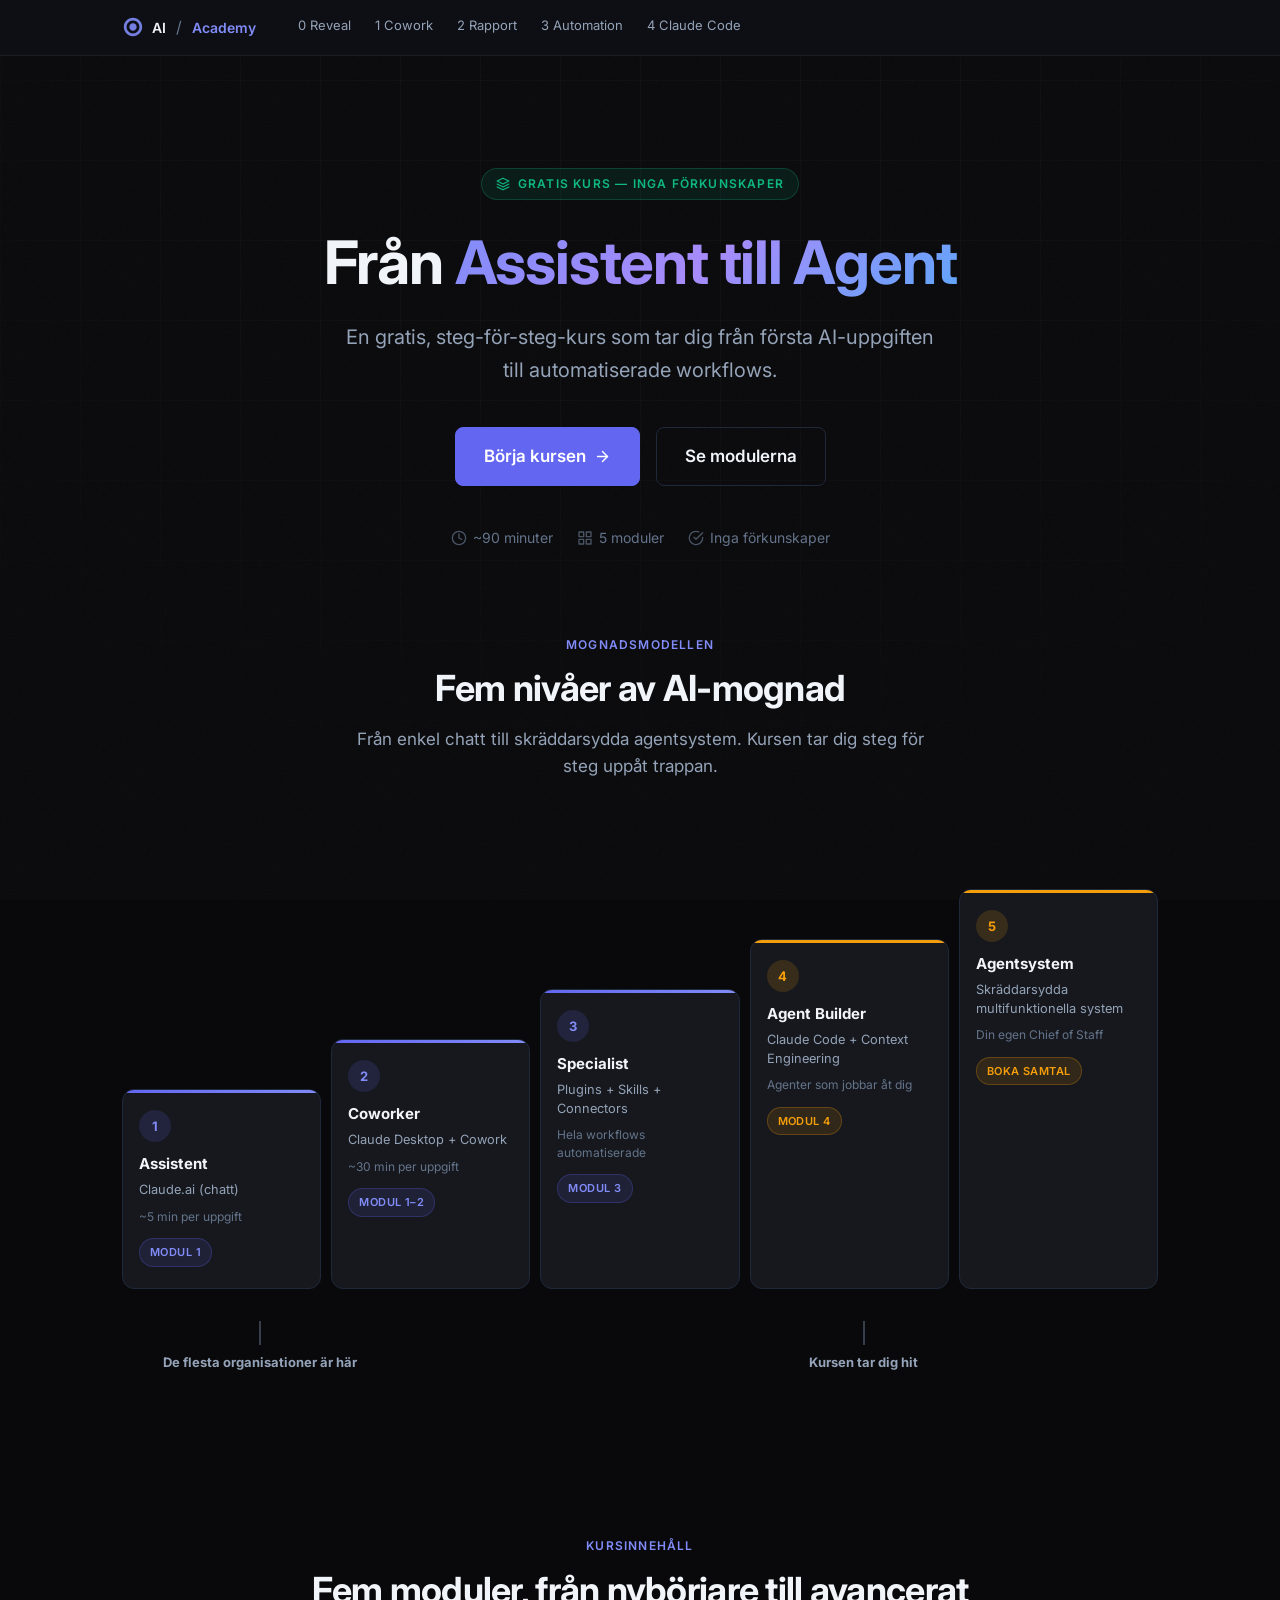
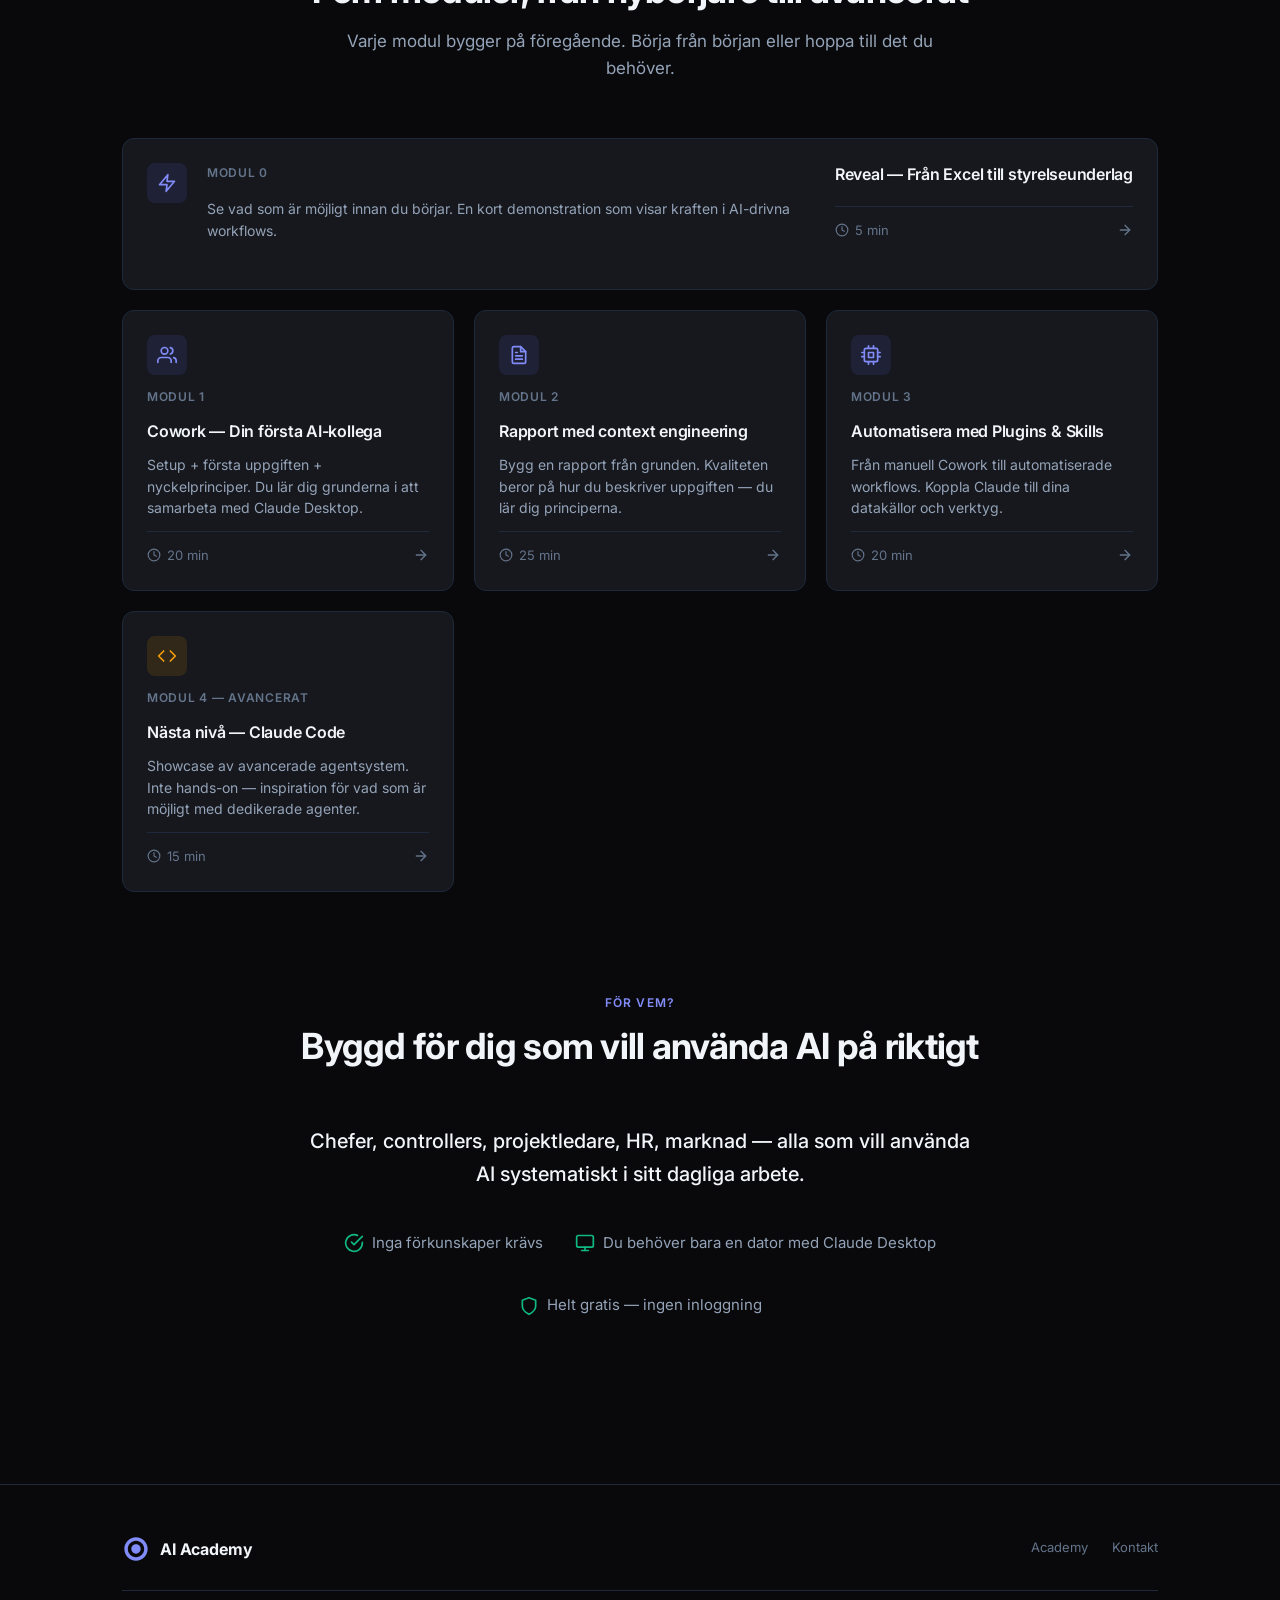
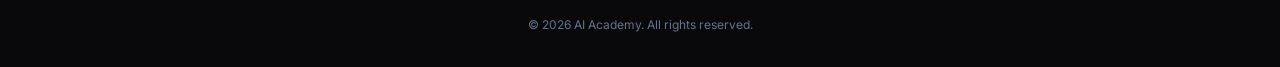
==== commit b3cc775e: "fix: standardize nav — remove Advisory, fix menu labels - All pages now use "0 Reveal | 1 Cowork | 2" ====
--- a/index.html
+++ b/index.html
@@ -478,13 +478,11 @@
         <span class="academy-nav__brand-name" style="color: var(--accent-hover);">Academy</span>
       </a>
       <ul class="academy-nav__links">
-        <li><a href="index.html" class="academy-nav__link active">Översikt</a></li>
-        <li><a href="reveal.html" class="academy-nav__link">Modul 0</a></li>
-        <li><a href="cowork.html" class="academy-nav__link">Modul 1</a></li>
-        <li><a href="rapport.html" class="academy-nav__link">Modul 2</a></li>
-        <li><a href="automation.html" class="academy-nav__link">Modul 3</a></li>
-        <li><a href="claude-code.html" class="academy-nav__link">Modul 4</a></li>
-        <li><a href="transformation.html" class="academy-nav__link">Advisory</a></li>
+        <li><a href="reveal.html" class="academy-nav__link module-nav-link">0 Reveal</a></li>
+        <li><a href="cowork.html" class="academy-nav__link module-nav-link">1 Cowork</a></li>
+        <li><a href="rapport.html" class="academy-nav__link module-nav-link">2 Rapport</a></li>
+        <li><a href="automation.html" class="academy-nav__link module-nav-link">3 Automation</a></li>
+        <li><a href="claude-code.html" class="academy-nav__link module-nav-link">4 Claude Code</a></li>
       </ul>
       <button class="academy-nav__hamburger" aria-label="Meny" aria-expanded="false" onclick="this.setAttribute('aria-expanded', this.getAttribute('aria-expanded')==='false');document.getElementById('mobile-drawer').classList.toggle('open');">
         <span></span><span></span><span></span>
@@ -494,13 +492,11 @@
 
   <!-- Mobile drawer -->
   <div class="academy-nav__mobile-drawer" id="mobile-drawer">
-    <a href="index.html" class="academy-nav__mobile-link active">Översikt</a>
-    <a href="reveal.html" class="academy-nav__mobile-link">Modul 0 — Reveal</a>
-    <a href="cowork.html" class="academy-nav__mobile-link">Modul 1 — Cowork</a>
-    <a href="rapport.html" class="academy-nav__mobile-link">Modul 2 — Rapport</a>
-    <a href="automation.html" class="academy-nav__mobile-link">Modul 3 — Plugins</a>
-    <a href="claude-code.html" class="academy-nav__mobile-link">Modul 4 — Claude Code</a>
-    <a href="transformation.html" class="academy-nav__mobile-link">Advisory</a>
+    <a href="reveal.html" class="academy-nav__mobile-link">0 Reveal</a>
+    <a href="cowork.html" class="academy-nav__mobile-link">1 Cowork</a>
+    <a href="rapport.html" class="academy-nav__mobile-link">2 Rapport</a>
+    <a href="automation.html" class="academy-nav__mobile-link">3 Automation</a>
+    <a href="claude-code.html" class="academy-nav__mobile-link">4 Claude Code</a>
   </div>
 
   <!-- Progress bar -->
@@ -808,8 +804,7 @@
 
         <ul class="site-footer__links">
           <li><a href="index.html" class="site-footer__link">Academy</a></li>
-          <li><a href="transformation.html" class="site-footer__link">Advisory</a></li>
-          <li><a href="#" class="site-footer__link">Kontakt</a></li>
+          <li><a href="kontakt.html" class="site-footer__link">Kontakt</a></li>
         </ul>
 
       </div>
